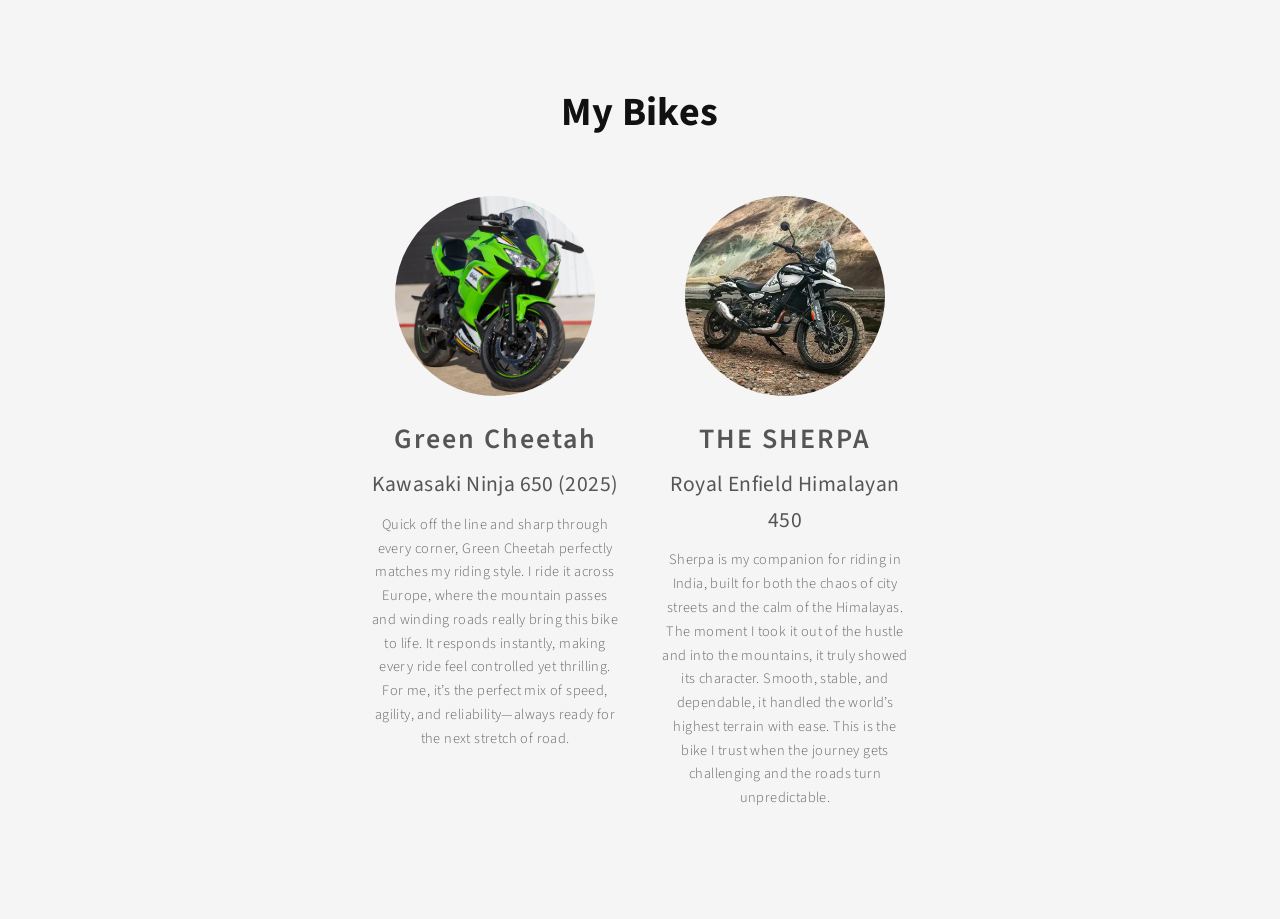
==== bike.html @ 65db3411 "First draft for the motorbike blog website" ====
<!DOCTYPE html>
<html>
<head>
  <title>My Bikes</title>
  <meta charset="utf-8">
  <link rel="stylesheet" href="assets/css/main.css">
  <link rel="stylesheet" href="assets/css/bikes.css">
</head>
<body>

<section class="bikes-section">
  <h1>My Bikes</h1>

  <div class="bike-grid">

    <!-- BIKE 1 -->
    <div class="bike-card">
      <div class="bike-image">
        <img src="images/ninja.jpg" alt="Green Cheetah">
      </div>
      <h2>Green Cheetah</h2>
      <h3>Kawasaki Ninja 650 (2025)</h3>
      <p>
        Quick off the line and sharp through every corner, Green Cheetah perfectly matches my riding style. 
        I ride it across Europe, where the mountain passes and winding roads really bring this bike to life. 
        It responds instantly, making every ride feel controlled yet thrilling. For me, 
        it’s the perfect mix of speed, agility, and reliability—always ready for the next stretch of road.
      </p>
    </div>

    <!-- BIKE 2 -->
    <div class="bike-card">
      <div class="bike-image">
        <img src="images/him.jpg.webp" alt="Sherpa">
      </div>
      <h2>THE SHERPA</h2>
      <h3>Royal Enfield Himalayan 450</h3>
      <p>
        Sherpa is my companion for riding in India, built for both the chaos of city streets and the calm of the Himalayas. 
        The moment I took it out of the hustle and into the mountains, it truly showed its character. 
        Smooth, stable, and dependable, it handled the world’s highest terrain with ease. 
        This is the bike I trust when the journey gets challenging and the roads turn unpredictable.
      </p>
    </div>

  </div>
</section>

</body>
</html>
---- assets/css/main.css ----
@import url(fontawesome-all.min.css);
@import url("https://fonts.googleapis.com/css?family=Source+Sans+Pro:300,300italic,600,600italic");

/*
	Forty by HTML5 UP
	html5up.net | @ajlkn
	Free for personal and commercial use under the CCA 3.0 license (html5up.net/license)
*/

html, body, div, span, applet, object,
iframe, h1, h2, h3, h4, h5, h6, p, blockquote,
pre, a, abbr, acronym, address, big, cite,
code, del, dfn, em, img, ins, kbd, q, s, samp,
small, strike, strong, sub, sup, tt, var, b,
u, i, center, dl, dt, dd, ol, ul, li, fieldset,
form, label, legend, table, caption, tbody,
tfoot, thead, tr, th, td, article, aside,
canvas, details, embed, figure, figcaption,
footer, header, hgroup, menu, nav, output, ruby,
section, summary, time, mark, audio, video {
	margin: 0;
	padding: 0;
	border: 0;
	font-size: 100%;
	font: inherit;
	vertical-align: baseline;}

article, aside, details, figcaption, figure,
footer, header, hgroup, menu, nav, section {
	display: block;}

body {
	line-height: 1;
}

ol, ul {
	list-style: none;
}

blockquote, q {
	quotes: none;
}

	blockquote:before, blockquote:after, q:before, q:after {
		content: '';
		content: none;
	}

table {
	border-collapse: collapse;
	border-spacing: 0;
}

body {
	-webkit-text-size-adjust: none;
}

mark {
	background-color: transparent;
	color: inherit;
}

input::-moz-focus-inner {
	border: 0;
	padding: 0;
}

input, select, textarea {
	-moz-appearance: none;
	-webkit-appearance: none;
	-ms-appearance: none;
	appearance: none;
}

/* Basic */

	@-ms-viewport {
		width: device-width;
	}

	body {
		-ms-overflow-style: scrollbar;
	}

	@media screen and (max-width: 480px) {

		html, body {
			min-width: 320px;
		}

	}

	html {
		box-sizing: border-box;
	}

	*, *:before, *:after {
		box-sizing: inherit;
	}

	body {
		background: #242943;
	}

		body.is-preload *, body.is-preload *:before, body.is-preload *:after {
			-moz-animation: none !important;
			-webkit-animation: none !important;
			-ms-animation: none !important;
			animation: none !important;
			-moz-transition: none !important;
			-webkit-transition: none !important;
			-ms-transition: none !important;
			transition: none !important;
		}

/* Type */

	body, input, select, textarea {
		color: #ffffff;
		font-family: "Source Sans Pro", Helvetica, sans-serif;
		font-size: 17pt;
		font-weight: 300;
		letter-spacing: 0.025em;
		line-height: 1.65;
	}

		@media screen and (max-width: 1680px) {

			body, input, select, textarea {
				font-size: 14pt;
			}

		}

		@media screen and (max-width: 1280px) {

			body, input, select, textarea {
				font-size: 12pt;
			}

		}

		@media screen and (max-width: 360px) {

			body, input, select, textarea {
				font-size: 11pt;
			}

		}

	a {
		-moz-transition: color 0.2s ease-in-out, border-bottom-color 0.2s ease-in-out;
		-webkit-transition: color 0.2s ease-in-out, border-bottom-color 0.2s ease-in-out;
		-ms-transition: color 0.2s ease-in-out, border-bottom-color 0.2s ease-in-out;
		transition: color 0.2s ease-in-out, border-bottom-color 0.2s ease-in-out;
		border-bottom: dotted 1px;
		color: inherit;
		text-decoration: none;
	}

		a:hover {
			border-bottom-color: transparent;
			color: #9bf1ff !important;
		}

		a:active {
			color: #53e3fb !important;
		}

	strong, b {
		color: #ffffff;
		font-weight: 600;
	}

	em, i {
		font-style: italic;
	}

	p {
		margin: 0 0 2em 0;
	}

	h1, h2, h3, h4, h5, h6 {
		color: #ffffff;
		font-weight: 600;
		line-height: 1.65;
		margin: 0 0 1em 0;
	}

		h1 a, h2 a, h3 a, h4 a, h5 a, h6 a {
			color: inherit;
			border-bottom: 0;
		}

	h1 {
		font-size: 2.5em;
	}

	h2 {
		font-size: 1.75em;
	}

	h3 {
		font-size: 1.35em;
	}

	h4 {
		font-size: 1.1em;
	}

	h5 {
		font-size: 0.9em;
	}

	h6 {
		font-size: 0.7em;
	}

	@media screen and (max-width: 736px) {

		h1 {
			font-size: 2em;
		}

		h2 {
			font-size: 1.5em;
		}

		h3 {
			font-size: 1.25em;
		}

	}

	sub {
		font-size: 0.8em;
		position: relative;
		top: 0.5em;
	}

	sup {
		font-size: 0.8em;
		position: relative;
		top: -0.5em;
	}

	blockquote {
		border-left: solid 4px rgba(212, 212, 255, 0.1);
		font-style: italic;
		margin: 0 0 2em 0;
		padding: 0.5em 0 0.5em 2em;
	}

	code {
		background: rgba(212, 212, 255, 0.035);
		font-family: "Courier New", monospace;
		font-size: 0.9em;
		margin: 0 0.25em;
		padding: 0.25em 0.65em;
	}

	pre {
		-webkit-overflow-scrolling: touch;
		font-family: "Courier New", monospace;
		font-size: 0.9em;
		margin: 0 0 2em 0;
	}

		pre code {
			display: block;
			line-height: 1.75;
			padding: 1em 1.5em;
			overflow-x: auto;
		}

	hr {
		border: 0;
		border-bottom: solid 1px rgba(212, 212, 255, 0.1);
		margin: 2em 0;
	}

		hr.major {
			margin: 3em 0;
		}

	.align-left {
		text-align: left;
	}

	.align-center {
		text-align: center;
	}

	.align-right {
		text-align: right;
	}

/* Row */

	.row {
		display: flex;
		flex-wrap: wrap;
		box-sizing: border-box;
		align-items: stretch;
	}

		.row > * {
			box-sizing: border-box;
		}

		.row.gtr-uniform > * > :last-child {
			margin-bottom: 0;
		}

		.row.aln-left {
			justify-content: flex-start;
		}

		.row.aln-center {
			justify-content: center;
		}

		.row.aln-right {
			justify-content: flex-end;
		}

		.row.aln-top {
			align-items: flex-start;
		}

		.row.aln-middle {
			align-items: center;
		}

		.row.aln-bottom {
			align-items: flex-end;
		}

		.row > .imp {
			order: -1;
		}

		.row > .col-1 {
			width: 8.33333%;
		}

		.row > .off-1 {
			margin-left: 8.33333%;
		}

		.row > .col-2 {
			width: 16.66667%;
		}

		.row > .off-2 {
			margin-left: 16.66667%;
		}

		.row > .col-3 {
			width: 25%;
		}

		.row > .off-3 {
			margin-left: 25%;
		}

		.row > .col-4 {
			width: 33.33333%;
		}

		.row > .off-4 {
			margin-left: 33.33333%;
		}

		.row > .col-5 {
			width: 41.66667%;
		}

		.row > .off-5 {
			margin-left: 41.66667%;
		}

		.row > .col-6 {
			width: 50%;
		}

		.row > .off-6 {
			margin-left: 50%;
		}

		.row > .col-7 {
			width: 58.33333%;
		}

		.row > .off-7 {
			margin-left: 58.33333%;
		}

		.row > .col-8 {
			width: 66.66667%;
		}

		.row > .off-8 {
			margin-left: 66.66667%;
		}

		.row > .col-9 {
			width: 75%;
		}

		.row > .off-9 {
			margin-left: 75%;
		}

		.row > .col-10 {
			width: 83.33333%;
		}

		.row > .off-10 {
			margin-left: 83.33333%;
		}

		.row > .col-11 {
			width: 91.66667%;
		}

		.row > .off-11 {
			margin-left: 91.66667%;
		}

		.row > .col-12 {
			width: 100%;
		}

		.row > .off-12 {
			margin-left: 100%;
		}

		.row.gtr-0 {
			margin-top: 0;
			margin-left: 0em;
		}

			.row.gtr-0 > * {
				padding: 0 0 0 0em;
			}

			.row.gtr-0.gtr-uniform {
				margin-top: 0em;
			}

				.row.gtr-0.gtr-uniform > * {
					padding-top: 0em;
				}

		.row.gtr-25 {
			margin-top: 0;
			margin-left: -0.5em;
		}

			.row.gtr-25 > * {
				padding: 0 0 0 0.5em;
			}

			.row.gtr-25.gtr-uniform {
				margin-top: -0.5em;
			}

				.row.gtr-25.gtr-uniform > * {
					padding-top: 0.5em;
				}

		.row.gtr-50 {
			margin-top: 0;
			margin-left: -1em;
		}

			.row.gtr-50 > * {
				padding: 0 0 0 1em;
			}

			.row.gtr-50.gtr-uniform {
				margin-top: -1em;
			}

				.row.gtr-50.gtr-uniform > * {
					padding-top: 1em;
				}

		.row {
			margin-top: 0;
			margin-left: -2em;
		}

			.row > * {
				padding: 0 0 0 2em;
			}

			.row.gtr-uniform {
				margin-top: -2em;
			}

				.row.gtr-uniform > * {
					padding-top: 2em;
				}

		.row.gtr-150 {
			margin-top: 0;
			margin-left: -3em;
		}

			.row.gtr-150 > * {
				padding: 0 0 0 3em;
			}

			.row.gtr-150.gtr-uniform {
				margin-top: -3em;
			}

				.row.gtr-150.gtr-uniform > * {
					padding-top: 3em;
				}

		.row.gtr-200 {
			margin-top: 0;
			margin-left: -4em;
		}

			.row.gtr-200 > * {
				padding: 0 0 0 4em;
			}

			.row.gtr-200.gtr-uniform {
				margin-top: -4em;
			}

				.row.gtr-200.gtr-uniform > * {
					padding-top: 4em;
				}

		@media screen and (max-width: 1680px) {

			.row {
				display: flex;
				flex-wrap: wrap;
				box-sizing: border-box;
				align-items: stretch;
			}

				.row > * {
					box-sizing: border-box;
				}

				.row.gtr-uniform > * > :last-child {
					margin-bottom: 0;
				}

				.row.aln-left {
					justify-content: flex-start;
				}

				.row.aln-center {
					justify-content: center;
				}

				.row.aln-right {
					justify-content: flex-end;
				}

				.row.aln-top {
					align-items: flex-start;
				}

				.row.aln-middle {
					align-items: center;
				}

				.row.aln-bottom {
					align-items: flex-end;
				}

				.row > .imp-xlarge {
					order: -1;
				}

				.row > .col-1-xlarge {
					width: 8.33333%;
				}

				.row > .off-1-xlarge {
					margin-left: 8.33333%;
				}

				.row > .col-2-xlarge {
					width: 16.66667%;
				}

				.row > .off-2-xlarge {
					margin-left: 16.66667%;
				}

				.row > .col-3-xlarge {
					width: 25%;
				}

				.row > .off-3-xlarge {
					margin-left: 25%;
				}

				.row > .col-4-xlarge {
					width: 33.33333%;
				}

				.row > .off-4-xlarge {
					margin-left: 33.33333%;
				}

				.row > .col-5-xlarge {
					width: 41.66667%;
				}

				.row > .off-5-xlarge {
					margin-left: 41.66667%;
				}

				.row > .col-6-xlarge {
					width: 50%;
				}

				.row > .off-6-xlarge {
					margin-left: 50%;
				}

				.row > .col-7-xlarge {
					width: 58.33333%;
				}

				.row > .off-7-xlarge {
					margin-left: 58.33333%;
				}

				.row > .col-8-xlarge {
					width: 66.66667%;
				}

				.row > .off-8-xlarge {
					margin-left: 66.66667%;
				}

				.row > .col-9-xlarge {
					width: 75%;
				}

				.row > .off-9-xlarge {
					margin-left: 75%;
				}

				.row > .col-10-xlarge {
					width: 83.33333%;
				}

				.row > .off-10-xlarge {
					margin-left: 83.33333%;
				}

				.row > .col-11-xlarge {
					width: 91.66667%;
				}

				.row > .off-11-xlarge {
					margin-left: 91.66667%;
				}

				.row > .col-12-xlarge {
					width: 100%;
				}

				.row > .off-12-xlarge {
					margin-left: 100%;
				}

				.row.gtr-0 {
					margin-top: 0;
					margin-left: 0em;
				}

					.row.gtr-0 > * {
						padding: 0 0 0 0em;
					}

					.row.gtr-0.gtr-uniform {
						margin-top: 0em;
					}

						.row.gtr-0.gtr-uniform > * {
							padding-top: 0em;
						}

				.row.gtr-25 {
					margin-top: 0;
					margin-left: -0.5em;
				}

					.row.gtr-25 > * {
						padding: 0 0 0 0.5em;
					}

					.row.gtr-25.gtr-uniform {
						margin-top: -0.5em;
					}

						.row.gtr-25.gtr-uniform > * {
							padding-top: 0.5em;
						}

				.row.gtr-50 {
					margin-top: 0;
					margin-left: -1em;
				}

					.row.gtr-50 > * {
						padding: 0 0 0 1em;
					}

					.row.gtr-50.gtr-uniform {
						margin-top: -1em;
					}

						.row.gtr-50.gtr-uniform > * {
							padding-top: 1em;
						}

				.row {
					margin-top: 0;
					margin-left: -2em;
				}

					.row > * {
						padding: 0 0 0 2em;
					}

					.row.gtr-uniform {
						margin-top: -2em;
					}

						.row.gtr-uniform > * {
							padding-top: 2em;
						}

				.row.gtr-150 {
					margin-top: 0;
					margin-left: -3em;
				}

					.row.gtr-150 > * {
						padding: 0 0 0 3em;
					}

					.row.gtr-150.gtr-uniform {
						margin-top: -3em;
					}

						.row.gtr-150.gtr-uniform > * {
							padding-top: 3em;
						}

				.row.gtr-200 {
					margin-top: 0;
					margin-left: -4em;
				}

					.row.gtr-200 > * {
						padding: 0 0 0 4em;
					}

					.row.gtr-200.gtr-uniform {
						margin-top: -4em;
					}

						.row.gtr-200.gtr-uniform > * {
							padding-top: 4em;
						}

		}

		@media screen and (max-width: 1280px) {

			.row {
				display: flex;
				flex-wrap: wrap;
				box-sizing: border-box;
				align-items: stretch;
			}

				.row > * {
					box-sizing: border-box;
				}

				.row.gtr-uniform > * > :last-child {
					margin-bottom: 0;
				}

				.row.aln-left {
					justify-content: flex-start;
				}

				.row.aln-center {
					justify-content: center;
				}

				.row.aln-right {
					justify-content: flex-end;
				}

				.row.aln-top {
					align-items: flex-start;
				}

				.row.aln-middle {
					align-items: center;
				}

				.row.aln-bottom {
					align-items: flex-end;
				}

				.row > .imp-large {
					order: -1;
				}

				.row > .col-1-large {
					width: 8.33333%;
				}

				.row > .off-1-large {
					margin-left: 8.33333%;
				}

				.row > .col-2-large {
					width: 16.66667%;
				}

				.row > .off-2-large {
					margin-left: 16.66667%;
				}

				.row > .col-3-large {
					width: 25%;
				}

				.row > .off-3-large {
					margin-left: 25%;
				}

				.row > .col-4-large {
					width: 33.33333%;
				}

				.row > .off-4-large {
					margin-left: 33.33333%;
				}

				.row > .col-5-large {
					width: 41.66667%;
				}

				.row > .off-5-large {
					margin-left: 41.66667%;
				}

				.row > .col-6-large {
					width: 50%;
				}

				.row > .off-6-large {
					margin-left: 50%;
				}

				.row > .col-7-large {
					width: 58.33333%;
				}

				.row > .off-7-large {
					margin-left: 58.33333%;
				}

				.row > .col-8-large {
					width: 66.66667%;
				}

				.row > .off-8-large {
					margin-left: 66.66667%;
				}

				.row > .col-9-large {
					width: 75%;
				}

				.row > .off-9-large {
					margin-left: 75%;
				}

				.row > .col-10-large {
					width: 83.33333%;
				}

				.row > .off-10-large {
					margin-left: 83.33333%;
				}

				.row > .col-11-large {
					width: 91.66667%;
				}

				.row > .off-11-large {
					margin-left: 91.66667%;
				}

				.row > .col-12-large {
					width: 100%;
				}

				.row > .off-12-large {
					margin-left: 100%;
				}

				.row.gtr-0 {
					margin-top: 0;
					margin-left: 0em;
				}

					.row.gtr-0 > * {
						padding: 0 0 0 0em;
					}

					.row.gtr-0.gtr-uniform {
						margin-top: 0em;
					}

						.row.gtr-0.gtr-uniform > * {
							padding-top: 0em;
						}

				.row.gtr-25 {
					margin-top: 0;
					margin-left: -0.375em;
				}

					.row.gtr-25 > * {
						padding: 0 0 0 0.375em;
					}

					.row.gtr-25.gtr-uniform {
						margin-top: -0.375em;
					}

						.row.gtr-25.gtr-uniform > * {
							padding-top: 0.375em;
						}

				.row.gtr-50 {
					margin-top: 0;
					margin-left: -0.75em;
				}

					.row.gtr-50 > * {
						padding: 0 0 0 0.75em;
					}

					.row.gtr-50.gtr-uniform {
						margin-top: -0.75em;
					}

						.row.gtr-50.gtr-uniform > * {
							padding-top: 0.75em;
						}

				.row {
					margin-top: 0;
					margin-left: -1.5em;
				}

					.row > * {
						padding: 0 0 0 1.5em;
					}

					.row.gtr-uniform {
						margin-top: -1.5em;
					}

						.row.gtr-uniform > * {
							padding-top: 1.5em;
						}

				.row.gtr-150 {
					margin-top: 0;
					margin-left: -2.25em;
				}

					.row.gtr-150 > * {
						padding: 0 0 0 2.25em;
					}

					.row.gtr-150.gtr-uniform {
						margin-top: -2.25em;
					}

						.row.gtr-150.gtr-uniform > * {
							padding-top: 2.25em;
						}

				.row.gtr-200 {
					margin-top: 0;
					margin-left: -3em;
				}

					.row.gtr-200 > * {
						padding: 0 0 0 3em;
					}

					.row.gtr-200.gtr-uniform {
						margin-top: -3em;
					}

						.row.gtr-200.gtr-uniform > * {
							padding-top: 3em;
						}

		}

		@media screen and (max-width: 980px) {

			.row {
				display: flex;
				flex-wrap: wrap;
				box-sizing: border-box;
				align-items: stretch;
			}

				.row > * {
					box-sizing: border-box;
				}

				.row.gtr-uniform > * > :last-child {
					margin-bottom: 0;
				}

				.row.aln-left {
					justify-content: flex-start;
				}

				.row.aln-center {
					justify-content: center;
				}

				.row.aln-right {
					justify-content: flex-end;
				}

				.row.aln-top {
					align-items: flex-start;
				}

				.row.aln-middle {
					align-items: center;
				}

				.row.aln-bottom {
					align-items: flex-end;
				}

				.row > .imp-medium {
					order: -1;
				}

				.row > .col-1-medium {
					width: 8.33333%;
				}

				.row > .off-1-medium {
					margin-left: 8.33333%;
				}

				.row > .col-2-medium {
					width: 16.66667%;
				}

				.row > .off-2-medium {
					margin-left: 16.66667%;
				}

				.row > .col-3-medium {
					width: 25%;
				}

				.row > .off-3-medium {
					margin-left: 25%;
				}

				.row > .col-4-medium {
					width: 33.33333%;
				}

				.row > .off-4-medium {
					margin-left: 33.33333%;
				}

				.row > .col-5-medium {
					width: 41.66667%;
				}

				.row > .off-5-medium {
					margin-left: 41.66667%;
				}

				.row > .col-6-medium {
					width: 50%;
				}

				.row > .off-6-medium {
					margin-left: 50%;
				}

				.row > .col-7-medium {
					width: 58.33333%;
				}

				.row > .off-7-medium {
					margin-left: 58.33333%;
				}

				.row > .col-8-medium {
					width: 66.66667%;
				}

				.row > .off-8-medium {
					margin-left: 66.66667%;
				}

				.row > .col-9-medium {
					width: 75%;
				}

				.row > .off-9-medium {
					margin-left: 75%;
				}

				.row > .col-10-medium {
					width: 83.33333%;
				}

				.row > .off-10-medium {
					margin-left: 83.33333%;
				}

				.row > .col-11-medium {
					width: 91.66667%;
				}

				.row > .off-11-medium {
					margin-left: 91.66667%;
				}

				.row > .col-12-medium {
					width: 100%;
				}

				.row > .off-12-medium {
					margin-left: 100%;
				}

				.row.gtr-0 {
					margin-top: 0;
					margin-left: 0em;
				}

					.row.gtr-0 > * {
						padding: 0 0 0 0em;
					}

					.row.gtr-0.gtr-uniform {
						margin-top: 0em;
					}

						.row.gtr-0.gtr-uniform > * {
							padding-top: 0em;
						}

				.row.gtr-25 {
					margin-top: 0;
					margin-left: -0.375em;
				}

					.row.gtr-25 > * {
						padding: 0 0 0 0.375em;
					}

					.row.gtr-25.gtr-uniform {
						margin-top: -0.375em;
					}

						.row.gtr-25.gtr-uniform > * {
							padding-top: 0.375em;
						}

				.row.gtr-50 {
					margin-top: 0;
					margin-left: -0.75em;
				}

					.row.gtr-50 > * {
						padding: 0 0 0 0.75em;
					}

					.row.gtr-50.gtr-uniform {
						margin-top: -0.75em;
					}

						.row.gtr-50.gtr-uniform > * {
							padding-top: 0.75em;
						}

				.row {
					margin-top: 0;
					margin-left: -1.5em;
				}

					.row > * {
						padding: 0 0 0 1.5em;
					}

					.row.gtr-uniform {
						margin-top: -1.5em;
					}

						.row.gtr-uniform > * {
							padding-top: 1.5em;
						}

				.row.gtr-150 {
					margin-top: 0;
					margin-left: -2.25em;
				}

					.row.gtr-150 > * {
						padding: 0 0 0 2.25em;
					}

					.row.gtr-150.gtr-uniform {
						margin-top: -2.25em;
					}

						.row.gtr-150.gtr-uniform > * {
							padding-top: 2.25em;
						}

				.row.gtr-200 {
					margin-top: 0;
					margin-left: -3em;
				}

					.row.gtr-200 > * {
						padding: 0 0 0 3em;
					}

					.row.gtr-200.gtr-uniform {
						margin-top: -3em;
					}

						.row.gtr-200.gtr-uniform > * {
							padding-top: 3em;
						}

		}

		@media screen and (max-width: 736px) {

			.row {
				display: flex;
				flex-wrap: wrap;
				box-sizing: border-box;
				align-items: stretch;
			}

				.row > * {
					box-sizing: border-box;
				}

				.row.gtr-uniform > * > :last-child {
					margin-bottom: 0;
				}

				.row.aln-left {
					justify-content: flex-start;
				}

				.row.aln-center {
					justify-content: center;
				}

				.row.aln-right {
					justify-content: flex-end;
				}

				.row.aln-top {
					align-items: flex-start;
				}

				.row.aln-middle {
					align-items: center;
				}

				.row.aln-bottom {
					align-items: flex-end;
				}

				.row > .imp-small {
					order: -1;
				}

				.row > .col-1-small {
					width: 8.33333%;
				}

				.row > .off-1-small {
					margin-left: 8.33333%;
				}

				.row > .col-2-small {
					width: 16.66667%;
				}

				.row > .off-2-small {
					margin-left: 16.66667%;
				}

				.row > .col-3-small {
					width: 25%;
				}

				.row > .off-3-small {
					margin-left: 25%;
				}

				.row > .col-4-small {
					width: 33.33333%;
				}

				.row > .off-4-small {
					margin-left: 33.33333%;
				}

				.row > .col-5-small {
					width: 41.66667%;
				}

				.row > .off-5-small {
					margin-left: 41.66667%;
				}

				.row > .col-6-small {
					width: 50%;
				}

				.row > .off-6-small {
					margin-left: 50%;
				}

				.row > .col-7-small {
					width: 58.33333%;
				}

				.row > .off-7-small {
					margin-left: 58.33333%;
				}

				.row > .col-8-small {
					width: 66.66667%;
				}

				.row > .off-8-small {
					margin-left: 66.66667%;
				}

				.row > .col-9-small {
					width: 75%;
				}

				.row > .off-9-small {
					margin-left: 75%;
				}

				.row > .col-10-small {
					width: 83.33333%;
				}

				.row > .off-10-small {
					margin-left: 83.33333%;
				}

				.row > .col-11-small {
					width: 91.66667%;
				}

				.row > .off-11-small {
					margin-left: 91.66667%;
				}

				.row > .col-12-small {
					width: 100%;
				}

				.row > .off-12-small {
					margin-left: 100%;
				}

				.row.gtr-0 {
					margin-top: 0;
					margin-left: 0em;
				}

					.row.gtr-0 > * {
						padding: 0 0 0 0em;
					}

					.row.gtr-0.gtr-uniform {
						margin-top: 0em;
					}

						.row.gtr-0.gtr-uniform > * {
							padding-top: 0em;
						}

				.row.gtr-25 {
					margin-top: 0;
					margin-left: -0.3125em;
				}

					.row.gtr-25 > * {
						padding: 0 0 0 0.3125em;
					}

					.row.gtr-25.gtr-uniform {
						margin-top: -0.3125em;
					}

						.row.gtr-25.gtr-uniform > * {
							padding-top: 0.3125em;
						}

				.row.gtr-50 {
					margin-top: 0;
					margin-left: -0.625em;
				}

					.row.gtr-50 > * {
						padding: 0 0 0 0.625em;
					}

					.row.gtr-50.gtr-uniform {
						margin-top: -0.625em;
					}

						.row.gtr-50.gtr-uniform > * {
							padding-top: 0.625em;
						}

				.row {
					margin-top: 0;
					margin-left: -1.25em;
				}

					.row > * {
						padding: 0 0 0 1.25em;
					}

					.row.gtr-uniform {
						margin-top: -1.25em;
					}

						.row.gtr-uniform > * {
							padding-top: 1.25em;
						}

				.row.gtr-150 {
					margin-top: 0;
					margin-left: -1.875em;
				}

					.row.gtr-150 > * {
						padding: 0 0 0 1.875em;
					}

					.row.gtr-150.gtr-uniform {
						margin-top: -1.875em;
					}

						.row.gtr-150.gtr-uniform > * {
							padding-top: 1.875em;
						}

				.row.gtr-200 {
					margin-top: 0;
					margin-left: -2.5em;
				}

					.row.gtr-200 > * {
						padding: 0 0 0 2.5em;
					}

					.row.gtr-200.gtr-uniform {
						margin-top: -2.5em;
					}

						.row.gtr-200.gtr-uniform > * {
							padding-top: 2.5em;
						}

		}

		@media screen and (max-width: 480px) {

			.row {
				display: flex;
				flex-wrap: wrap;
				box-sizing: border-box;
				align-items: stretch;
			}

				.row > * {
					box-sizing: border-box;
				}

				.row.gtr-uniform > * > :last-child {
					margin-bottom: 0;
				}

				.row.aln-left {
					justify-content: flex-start;
				}

				.row.aln-center {
					justify-content: center;
				}

				.row.aln-right {
					justify-content: flex-end;
				}

				.row.aln-top {
					align-items: flex-start;
				}

				.row.aln-middle {
					align-items: center;
				}

				.row.aln-bottom {
					align-items: flex-end;
				}

				.row > .imp-xsmall {
					order: -1;
				}

				.row > .col-1-xsmall {
					width: 8.33333%;
				}

				.row > .off-1-xsmall {
					margin-left: 8.33333%;
				}

				.row > .col-2-xsmall {
					width: 16.66667%;
				}

				.row > .off-2-xsmall {
					margin-left: 16.66667%;
				}

				.row > .col-3-xsmall {
					width: 25%;
				}

				.row > .off-3-xsmall {
					margin-left: 25%;
				}

				.row > .col-4-xsmall {
					width: 33.33333%;
				}

				.row > .off-4-xsmall {
					margin-left: 33.33333%;
				}

				.row > .col-5-xsmall {
					width: 41.66667%;
				}

				.row > .off-5-xsmall {
					margin-left: 41.66667%;
				}

				.row > .col-6-xsmall {
					width: 50%;
				}

				.row > .off-6-xsmall {
					margin-left: 50%;
				}

				.row > .col-7-xsmall {
					width: 58.33333%;
				}

				.row > .off-7-xsmall {
					margin-left: 58.33333%;
				}

				.row > .col-8-xsmall {
					width: 66.66667%;
				}

				.row > .off-8-xsmall {
					margin-left: 66.66667%;
				}

				.row > .col-9-xsmall {
					width: 75%;
				}

				.row > .off-9-xsmall {
					margin-left: 75%;
				}

				.row > .col-10-xsmall {
					width: 83.33333%;
				}

				.row > .off-10-xsmall {
					margin-left: 83.33333%;
				}

				.row > .col-11-xsmall {
					width: 91.66667%;
				}

				.row > .off-11-xsmall {
					margin-left: 91.66667%;
				}

				.row > .col-12-xsmall {
					width: 100%;
				}

				.row > .off-12-xsmall {
					margin-left: 100%;
				}

				.row.gtr-0 {
					margin-top: 0;
					margin-left: 0em;
				}

					.row.gtr-0 > * {
						padding: 0 0 0 0em;
					}

					.row.gtr-0.gtr-uniform {
						margin-top: 0em;
					}

						.row.gtr-0.gtr-uniform > * {
							padding-top: 0em;
						}

				.row.gtr-25 {
					margin-top: 0;
					margin-left: -0.3125em;
				}

					.row.gtr-25 > * {
						padding: 0 0 0 0.3125em;
					}

					.row.gtr-25.gtr-uniform {
						margin-top: -0.3125em;
					}

						.row.gtr-25.gtr-uniform > * {
							padding-top: 0.3125em;
						}

				.row.gtr-50 {
					margin-top: 0;
					margin-left: -0.625em;
				}

					.row.gtr-50 > * {
						padding: 0 0 0 0.625em;
					}

					.row.gtr-50.gtr-uniform {
						margin-top: -0.625em;
					}

						.row.gtr-50.gtr-uniform > * {
							padding-top: 0.625em;
						}

				.row {
					margin-top: 0;
					margin-left: -1.25em;
				}

					.row > * {
						padding: 0 0 0 1.25em;
					}

					.row.gtr-uniform {
						margin-top: -1.25em;
					}

						.row.gtr-uniform > * {
							padding-top: 1.25em;
						}

				.row.gtr-150 {
					margin-top: 0;
					margin-left: -1.875em;
				}

					.row.gtr-150 > * {
						padding: 0 0 0 1.875em;
					}

					.row.gtr-150.gtr-uniform {
						margin-top: -1.875em;
					}

						.row.gtr-150.gtr-uniform > * {
							padding-top: 1.875em;
						}

				.row.gtr-200 {
					margin-top: 0;
					margin-left: -2.5em;
				}

					.row.gtr-200 > * {
						padding: 0 0 0 2.5em;
					}

					.row.gtr-200.gtr-uniform {
						margin-top: -2.5em;
					}

						.row.gtr-200.gtr-uniform > * {
							padding-top: 2.5em;
						}

		}

/* Section/Article */

	section.special, article.special {
		text-align: center;
	}

	header.major {
		width: -moz-max-content;
		width: -webkit-max-content;
		width: -ms-max-content;
		width: max-content;
		margin-bottom: 2em;
	}

		header.major > :first-child {
			margin-bottom: 0;
			width: calc(100% + 0.5em);
		}

			header.major > :first-child:after {
				content: '';
				background-color: #ffffff;
				display: block;
				height: 2px;
				margin: 0.325em 0 0.5em 0;
				width: 100%;
			}

		header.major > p {
			font-size: 0.7em;
			font-weight: 600;
			letter-spacing: 0.25em;
			margin-bottom: 0;
			text-transform: uppercase;
		}

		body.is-ie header.major > :first-child:after {
			max-width: 9em;
		}

		body.is-ie header.major > h1:after {
			max-width: 100% !important;
		}

	@media screen and (max-width: 736px) {

		header.major > p br {
			display: none;
		}

	}

/* Form */

	form {
		margin: 0 0 2em 0;
	}

		form > :last-child {
			margin-bottom: 0;
		}

		form > .fields {
			display: -moz-flex;
			display: -webkit-flex;
			display: -ms-flex;
			display: flex;
			-moz-flex-wrap: wrap;
			-webkit-flex-wrap: wrap;
			-ms-flex-wrap: wrap;
			flex-wrap: wrap;
			width: calc(100% + 3em);
			margin: -1.5em 0 2em -1.5em;
		}

			form > .fields > .field {
				-moz-flex-grow: 0;
				-webkit-flex-grow: 0;
				-ms-flex-grow: 0;
				flex-grow: 0;
				-moz-flex-shrink: 0;
				-webkit-flex-shrink: 0;
				-ms-flex-shrink: 0;
				flex-shrink: 0;
				padding: 1.5em 0 0 1.5em;
				width: calc(100% - 1.5em);
			}

				form > .fields > .field.half {
					width: calc(50% - 0.75em);
				}

				form > .fields > .field.third {
					width: calc(100%/3 - 0.5em);
				}

				form > .fields > .field.quarter {
					width: calc(25% - 0.375em);
				}

		@media screen and (max-width: 480px) {

			form > .fields {
				width: calc(100% + 3em);
				margin: -1.5em 0 2em -1.5em;
			}

				form > .fields > .field {
					padding: 1.5em 0 0 1.5em;
					width: calc(100% - 1.5em);
				}

					form > .fields > .field.half {
						width: calc(100% - 1.5em);
					}

					form > .fields > .field.third {
						width: calc(100% - 1.5em);
					}

					form > .fields > .field.quarter {
						width: calc(100% - 1.5em);
					}

		}

	label {
		color: #ffffff;
		display: block;
		font-size: 0.8em;
		font-weight: 600;
		letter-spacing: 0.25em;
		margin: 0 0 1em 0;
		text-transform: uppercase;
	}

	input[type="text"],
	input[type="password"],
	input[type="email"],
	input[type="tel"],
	input[type="search"],
	input[type="url"],
	select,
	textarea {
		-moz-appearance: none;
		-webkit-appearance: none;
		-ms-appearance: none;
		appearance: none;
		background: rgba(212, 212, 255, 0.035);
		border: none;
		border-radius: 0;
		color: inherit;
		display: block;
		outline: 0;
		padding: 0 1em;
		text-decoration: none;
		width: 100%;
	}

		input[type="text"]:invalid,
		input[type="password"]:invalid,
		input[type="email"]:invalid,
		input[type="tel"]:invalid,
		input[type="search"]:invalid,
		input[type="url"]:invalid,
		select:invalid,
		textarea:invalid {
			box-shadow: none;
		}

		input[type="text"]:focus,
		input[type="password"]:focus,
		input[type="email"]:focus,
		input[type="tel"]:focus,
		input[type="search"]:focus,
		input[type="url"]:focus,
		select:focus,
		textarea:focus {
			border-color: #9bf1ff;
			box-shadow: 0 0 0 2px #9bf1ff;
		}

	select {
		background-image: url("data:image/svg+xml;charset=utf8,%3Csvg xmlns='http://www.w3.org/2000/svg' width='40' height='40' preserveAspectRatio='none' viewBox='0 0 40 40'%3E%3Cpath d='M9.4,12.3l10.4,10.4l10.4-10.4c0.2-0.2,0.5-0.4,0.9-0.4c0.3,0,0.6,0.1,0.9,0.4l3.3,3.3c0.2,0.2,0.4,0.5,0.4,0.9 c0,0.4-0.1,0.6-0.4,0.9L20.7,31.9c-0.2,0.2-0.5,0.4-0.9,0.4c-0.3,0-0.6-0.1-0.9-0.4L4.3,17.3c-0.2-0.2-0.4-0.5-0.4-0.9 c0-0.4,0.1-0.6,0.4-0.9l3.3-3.3c0.2-0.2,0.5-0.4,0.9-0.4S9.1,12.1,9.4,12.3z' fill='rgba(212, 212, 255, 0.1)' /%3E%3C/svg%3E");
		background-size: 1.25rem;
		background-repeat: no-repeat;
		background-position: calc(100% - 1rem) center;
		height: 2.75em;
		padding-right: 2.75em;
		text-overflow: ellipsis;
	}

		select option {
			color: #ffffff;
			background: #242943;
		}

		select:focus::-ms-value {
			background-color: transparent;
		}

		select::-ms-expand {
			display: none;
		}

	input[type="text"],
	input[type="password"],
	input[type="email"],
	input[type="tel"],
	input[type="search"],
	input[type="url"],
	select {
		height: 2.75em;
	}

	textarea {
		padding: 0.75em 1em;
	}

	input[type="checkbox"],
	input[type="radio"] {
		-moz-appearance: none;
		-webkit-appearance: none;
		-ms-appearance: none;
		appearance: none;
		display: block;
		float: left;
		margin-right: -2em;
		opacity: 0;
		width: 1em;
		z-index: -1;
	}

		input[type="checkbox"] + label,
		input[type="radio"] + label {
			text-decoration: none;
			color: #ffffff;
			cursor: pointer;
			display: inline-block;
			font-weight: 300;
			padding-left: 2.65em;
			padding-right: 0.75em;
			position: relative;
		}

			input[type="checkbox"] + label:before,
			input[type="radio"] + label:before {
				-moz-osx-font-smoothing: grayscale;
				-webkit-font-smoothing: antialiased;
				display: inline-block;
				font-style: normal;
				font-variant: normal;
				text-rendering: auto;
				line-height: 1;
				text-transform: none !important;
				font-family: 'Font Awesome 5 Free';
				font-weight: 900;
			}

			input[type="checkbox"] + label:before,
			input[type="radio"] + label:before {
				background: rgba(212, 212, 255, 0.035);
				content: '';
				display: inline-block;
				font-size: 0.8em;
				height: 2.0625em;
				left: 0;
				letter-spacing: 0;
				line-height: 2.0625em;
				position: absolute;
				text-align: center;
				top: 0;
				width: 2.0625em;
			}

		input[type="checkbox"]:checked + label:before,
		input[type="radio"]:checked + label:before {
			background: #ffffff;
			border-color: #9bf1ff;
			content: '\f00c';
			color: #242943;
		}

		input[type="checkbox"]:focus + label:before,
		input[type="radio"]:focus + label:before {
			box-shadow: 0 0 0 2px #9bf1ff;
		}

	input[type="radio"] + label:before {
		border-radius: 100%;
	}

	::-webkit-input-placeholder {
		color: rgba(244, 244, 255, 0.2) !important;
		opacity: 1.0;
	}

	:-moz-placeholder {
		color: rgba(244, 244, 255, 0.2) !important;
		opacity: 1.0;
	}

	::-moz-placeholder {
		color: rgba(244, 244, 255, 0.2) !important;
		opacity: 1.0;
	}

	:-ms-input-placeholder {
		color: rgba(244, 244, 255, 0.2) !important;
		opacity: 1.0;
	}

/* Box */

	.box {
		border: solid 1px rgba(212, 212, 255, 0.1);
		margin-bottom: 2em;
		padding: 1.5em;
	}

		.box > :last-child,
		.box > :last-child > :last-child,
		.box > :last-child > :last-child > :last-child {
			margin-bottom: 0;
		}

		.box.alt {
			border: 0;
			border-radius: 0;
			padding: 0;
		}

/* Icon */

	.icon {
		text-decoration: none;
		border-bottom: none;
		position: relative;
	}

		.icon:before {
			-moz-osx-font-smoothing: grayscale;
			-webkit-font-smoothing: antialiased;
			display: inline-block;
			font-style: normal;
			font-variant: normal;
			text-rendering: auto;
			line-height: 1;
			text-transform: none !important;
			font-family: 'Font Awesome 5 Free';
			font-weight: 400;
		}

		.icon > .label {
			display: none;
		}

		.icon:before {
			line-height: inherit;
		}

		.icon.solid:before {
			font-weight: 900;
		}

		.icon.brands:before {
			font-family: 'Font Awesome 5 Brands';
		}

		.icon.alt:before {
			background-color: #ffffff;
			border-radius: 100%;
			color: #242943;
			display: inline-block;
			height: 2em;
			line-height: 2em;
			text-align: center;
			width: 2em;
		}

	a.icon.alt:before {
		-moz-transition: background-color 0.2s ease-in-out;
		-webkit-transition: background-color 0.2s ease-in-out;
		-ms-transition: background-color 0.2s ease-in-out;
		transition: background-color 0.2s ease-in-out;
	}

	a.icon.alt:hover:before {
		background-color: #6fc3df;
	}

	a.icon.alt:active:before {
		background-color: #37a6cb;
	}

/* Image */

	.image {
		border: 0;
		display: inline-block;
		position: relative;
	}

		.image img {
			display: block;
		}

		.image.left, .image.right {
			max-width: 30%;
		}

			.image.left img, .image.right img {
				width: 100%;
			}

		.image.left {
			float: left;
			margin: 0 1.5em 1.25em 0;
			top: 0.25em;
		}

		.image.right {
			float: right;
			margin: 0 0 1.25em 1.5em;
			top: 0.25em;
		}

		.image.fit {
			display: block;
			margin: 0 0 2em 0;
			width: 100%;
		}

			.image.fit img {
				width: 100%;
			}

		.image.main {
			display: block;
			margin: 2.5em 0;
			width: 100%;
		}

			.image.main img {
				width: 100%;
			}

			@media screen and (max-width: 736px) {

				.image.main {
					margin: 1.5em 0;
				}

			}

/* List */

	ol {
		list-style: decimal;
		margin: 0 0 2em 0;
		padding-left: 1.25em;
	}

		ol li {
			padding-left: 0.25em;
		}

	ul {
		list-style: disc;
		margin: 0 0 2em 0;
		padding-left: 1em;
	}

		ul li {
			padding-left: 0.5em;
		}

		ul.alt {
			list-style: none;
			padding-left: 0;
		}

			ul.alt li {
				border-top: solid 1px rgba(212, 212, 255, 0.1);
				padding: 0.5em 0;
			}

				ul.alt li:first-child {
					border-top: 0;
					padding-top: 0;
				}

	dl {
		margin: 0 0 2em 0;
	}

		dl dt {
			display: block;
			font-weight: 600;
			margin: 0 0 1em 0;
		}

		dl dd {
			margin-left: 2em;
		}

/* Actions */

	ul.actions {
		display: -moz-flex;
		display: -webkit-flex;
		display: -ms-flex;
		display: flex;
		cursor: default;
		list-style: none;
		margin-left: -1em;
		padding-left: 0;
	}

		ul.actions li {
			padding: 0 0 0 1em;
			vertical-align: middle;
		}

		ul.actions.special {
			-moz-justify-content: center;
			-webkit-justify-content: center;
			-ms-justify-content: center;
			justify-content: center;
			width: 100%;
			margin-left: 0;
		}

			ul.actions.special li:first-child {
				padding-left: 0;
			}

		ul.actions.stacked {
			-moz-flex-direction: column;
			-webkit-flex-direction: column;
			-ms-flex-direction: column;
			flex-direction: column;
			margin-left: 0;
		}

			ul.actions.stacked li {
				padding: 1.3em 0 0 0;
			}

				ul.actions.stacked li:first-child {
					padding-top: 0;
				}

		ul.actions.fit {
			width: calc(100% + 1em);
		}

			ul.actions.fit li {
				-moz-flex-grow: 1;
				-webkit-flex-grow: 1;
				-ms-flex-grow: 1;
				flex-grow: 1;
				-moz-flex-shrink: 1;
				-webkit-flex-shrink: 1;
				-ms-flex-shrink: 1;
				flex-shrink: 1;
				width: 100%;
			}

				ul.actions.fit li > * {
					width: 100%;
				}

			ul.actions.fit.stacked {
				width: 100%;
			}

/* Icons */

	ul.icons {
		cursor: default;
		list-style: none;
		padding-left: 0;
	}

		ul.icons li {
			display: inline-block;
			padding: 0 1em 0 0;
		}

			ul.icons li:last-child {
				padding-right: 0;
			}

		@media screen and (max-width: 736px) {

			ul.icons li {
				padding: 0 0.75em 0 0;
			}

		}

/* Pagination */

	ul.pagination {
		cursor: default;
		list-style: none;
		padding-left: 0;
	}

		ul.pagination li {
			display: inline-block;
			padding-left: 0;
			vertical-align: middle;
		}

			ul.pagination li > .page {
				-moz-transition: background-color 0.2s ease-in-out, color 0.2s ease-in-out;
				-webkit-transition: background-color 0.2s ease-in-out, color 0.2s ease-in-out;
				-ms-transition: background-color 0.2s ease-in-out, color 0.2s ease-in-out;
				transition: background-color 0.2s ease-in-out, color 0.2s ease-in-out;
				border-bottom: 0;
				display: inline-block;
				font-size: 0.8em;
				font-weight: 600;
				height: 1.5em;
				line-height: 1.5em;
				margin: 0 0.125em;
				min-width: 1.5em;
				padding: 0 0.5em;
				text-align: center;
			}

				ul.pagination li > .page.active {
					background-color: #ffffff;
					color: #242943;
				}

					ul.pagination li > .page.active:hover {
						background-color: #9bf1ff;
						color: #242943 !important;
					}

					ul.pagination li > .page.active:active {
						background-color: #53e3fb;
					}

			ul.pagination li:first-child {
				padding-right: 0.75em;
			}

			ul.pagination li:last-child {
				padding-left: 0.75em;
			}

		@media screen and (max-width: 480px) {

			ul.pagination li:nth-child(n+2):nth-last-child(n+2) {
				display: none;
			}

			ul.pagination li:first-child {
				padding-right: 0;
			}

		}

/* Table */

	.table-wrapper {
		-webkit-overflow-scrolling: touch;
		overflow-x: auto;
	}

	table {
		margin: 0 0 2em 0;
		width: 100%;
	}

		table tbody tr {
			border: solid 1px rgba(212, 212, 255, 0.1);
			border-left: 0;
			border-right: 0;
		}

			table tbody tr:nth-child(2n + 1) {
				background-color: rgba(212, 212, 255, 0.035);
			}

		table td {
			padding: 0.75em 0.75em;
		}

		table th {
			color: #ffffff;
			font-size: 0.9em;
			font-weight: 600;
			padding: 0 0.75em 0.75em 0.75em;
			text-align: left;
		}

		table thead {
			border-bottom: solid 2px rgba(212, 212, 255, 0.1);
		}

		table tfoot {
			border-top: solid 2px rgba(212, 212, 255, 0.1);
		}

		table.alt {
			border-collapse: separate;
		}

			table.alt tbody tr td {
				border: solid 1px rgba(212, 212, 255, 0.1);
				border-left-width: 0;
				border-top-width: 0;
			}

				table.alt tbody tr td:first-child {
					border-left-width: 1px;
				}

			table.alt tbody tr:first-child td {
				border-top-width: 1px;
			}

			table.alt thead {
				border-bottom: 0;
			}

			table.alt tfoot {
				border-top: 0;
			}

/* Button */

	input[type="submit"],
	input[type="reset"],
	input[type="button"],
	button,
	.button {
		-moz-appearance: none;
		-webkit-appearance: none;
		-ms-appearance: none;
		appearance: none;
		-moz-transition: background-color 0.2s ease-in-out, box-shadow 0.2s ease-in-out, color 0.2s ease-in-out;
		-webkit-transition: background-color 0.2s ease-in-out, box-shadow 0.2s ease-in-out, color 0.2s ease-in-out;
		-ms-transition: background-color 0.2s ease-in-out, box-shadow 0.2s ease-in-out, color 0.2s ease-in-out;
		transition: background-color 0.2s ease-in-out, box-shadow 0.2s ease-in-out, color 0.2s ease-in-out;
		background-color: transparent;
		border: 0;
		border-radius: 0;
		box-shadow: inset 0 0 0 2px #ffffff;
		color: #ffffff;
		cursor: pointer;
		display: inline-block;
		font-size: 0.8em;
		font-weight: 600;
		height: 3.5em;
		letter-spacing: 0.25em;
		line-height: 3.5em;
		padding: 0 1.75em;
		text-align: center;
		text-decoration: none;
		text-transform: uppercase;
		white-space: nowrap;
	}

		input[type="submit"]:hover, input[type="submit"]:active,
		input[type="reset"]:hover,
		input[type="reset"]:active,
		input[type="button"]:hover,
		input[type="button"]:active,
		button:hover,
		button:active,
		.button:hover,
		.button:active {
			box-shadow: inset 0 0 0 2px #9bf1ff;
			color: #9bf1ff;
		}

		input[type="submit"]:active,
		input[type="reset"]:active,
		input[type="button"]:active,
		button:active,
		.button:active {
			background-color: rgba(155, 241, 255, 0.1);
			box-shadow: inset 0 0 0 2px #53e3fb;
			color: #53e3fb;
		}

		input[type="submit"].icon:before,
		input[type="reset"].icon:before,
		input[type="button"].icon:before,
		button.icon:before,
		.button.icon:before {
			margin-right: 0.5em;
		}

		input[type="submit"].fit,
		input[type="reset"].fit,
		input[type="button"].fit,
		button.fit,
		.button.fit {
			width: 100%;
		}

		input[type="submit"].small,
		input[type="reset"].small,
		input[type="button"].small,
		button.small,
		.button.small {
			font-size: 0.6em;
		}

		input[type="submit"].large,
		input[type="reset"].large,
		input[type="button"].large,
		button.large,
		.button.large {
			font-size: 1.25em;
			height: 3em;
			line-height: 3em;
		}

		input[type="submit"].next,
		input[type="reset"].next,
		input[type="button"].next,
		button.next,
		.button.next {
			padding-right: 4.5em;
			position: relative;
		}

			input[type="submit"].next:before, input[type="submit"].next:after,
			input[type="reset"].next:before,
			input[type="reset"].next:after,
			input[type="button"].next:before,
			input[type="button"].next:after,
			button.next:before,
			button.next:after,
			.button.next:before,
			.button.next:after {
				-moz-transition: opacity 0.2s ease-in-out;
				-webkit-transition: opacity 0.2s ease-in-out;
				-ms-transition: opacity 0.2s ease-in-out;
				transition: opacity 0.2s ease-in-out;
				background-position: center right;
				background-repeat: no-repeat;
				background-size: 36px 24px;
				content: '';
				display: block;
				height: 100%;
				position: absolute;
				right: 1.5em;
				top: 0;
				vertical-align: middle;
				width: 36px;
			}

			input[type="submit"].next:before,
			input[type="reset"].next:before,
			input[type="button"].next:before,
			button.next:before,
			.button.next:before {
				background-image: url("data:image/svg+xml;charset=utf8,%3Csvg xmlns='http://www.w3.org/2000/svg' xmlns:xlink='http://www.w3.org/1999/xlink' width='36px' height='24px' viewBox='0 0 36 24' zoomAndPan='disable'%3E%3Cstyle%3Eline %7B stroke: %23ffffff%3B stroke-width: 2px%3B %7D%3C/style%3E%3Cline x1='0' y1='12' x2='34' y2='12' /%3E%3Cline x1='25' y1='4' x2='34' y2='12.5' /%3E%3Cline x1='25' y1='20' x2='34' y2='11.5' /%3E%3C/svg%3E");
			}

			input[type="submit"].next:after,
			input[type="reset"].next:after,
			input[type="button"].next:after,
			button.next:after,
			.button.next:after {
				background-image: url("data:image/svg+xml;charset=utf8,%3Csvg xmlns='http://www.w3.org/2000/svg' xmlns:xlink='http://www.w3.org/1999/xlink' width='36px' height='24px' viewBox='0 0 36 24' zoomAndPan='disable'%3E%3Cstyle%3Eline %7B stroke: %239bf1ff%3B stroke-width: 2px%3B %7D%3C/style%3E%3Cline x1='0' y1='12' x2='34' y2='12' /%3E%3Cline x1='25' y1='4' x2='34' y2='12.5' /%3E%3Cline x1='25' y1='20' x2='34' y2='11.5' /%3E%3C/svg%3E");
				opacity: 0;
				z-index: 1;
			}

			input[type="submit"].next:hover:after, input[type="submit"].next:active:after,
			input[type="reset"].next:hover:after,
			input[type="reset"].next:active:after,
			input[type="button"].next:hover:after,
			input[type="button"].next:active:after,
			button.next:hover:after,
			button.next:active:after,
			.button.next:hover:after,
			.button.next:active:after {
				opacity: 1;
			}

			@media screen and (max-width: 1280px) {

				input[type="submit"].next,
				input[type="reset"].next,
				input[type="button"].next,
				button.next,
				.button.next {
					padding-right: 5em;
				}

			}

		input[type="submit"].primary,
		input[type="reset"].primary,
		input[type="button"].primary,
		button.primary,
		.button.primary {
			background-color: #ffffff;
			box-shadow: none;
			color: #242943;
		}

			input[type="submit"].primary:hover, input[type="submit"].primary:active,
			input[type="reset"].primary:hover,
			input[type="reset"].primary:active,
			input[type="button"].primary:hover,
			input[type="button"].primary:active,
			button.primary:hover,
			button.primary:active,
			.button.primary:hover,
			.button.primary:active {
				background-color: #9bf1ff;
				color: #242943 !important;
			}

			input[type="submit"].primary:active,
			input[type="reset"].primary:active,
			input[type="button"].primary:active,
			button.primary:active,
			.button.primary:active {
				background-color: #53e3fb;
			}

		input[type="submit"].disabled, input[type="submit"]:disabled,
		input[type="reset"].disabled,
		input[type="reset"]:disabled,
		input[type="button"].disabled,
		input[type="button"]:disabled,
		button.disabled,
		button:disabled,
		.button.disabled,
		.button:disabled {
			pointer-events: none;
			cursor: default;
			opacity: 0.25;
		}

/* Tiles */

	.tiles {
		display: -moz-flex;
		display: -webkit-flex;
		display: -ms-flex;
		display: flex;
		-moz-flex-wrap: wrap;
		-webkit-flex-wrap: wrap;
		-ms-flex-wrap: wrap;
		flex-wrap: wrap;
		border-top: 0 !important;
	}

		.tiles + * {
			border-top: 0 !important;
		}

		.tiles article {
			-moz-align-items: center;
			-webkit-align-items: center;
			-ms-align-items: center;
			align-items: center;
			display: -moz-flex;
			display: -webkit-flex;
			display: -ms-flex;
			display: flex;
			-moz-transition: -moz-transform 0.25s ease, opacity 0.25s ease, -moz-filter 1s ease, -webkit-filter 1s ease;
			-webkit-transition: -webkit-transform 0.25s ease, opacity 0.25s ease, -webkit-filter 1s ease, -webkit-filter 1s ease;
			-ms-transition: -ms-transform 0.25s ease, opacity 0.25s ease, -ms-filter 1s ease, -webkit-filter 1s ease;
			transition: transform 0.25s ease, opacity 0.25s ease, filter 1s ease, -webkit-filter 1s ease;
			padding: 4em 4em 2em 4em ;
			background-position: center;
			background-repeat: no-repeat;
			background-size: cover;
			cursor: default;
			height: 40vh;
			max-height: 40em;
			min-height: 23em;
			overflow: hidden;
			position: relative;
			width: 40%;
		}

			.tiles article .image {
				display: none;
			}

			.tiles article header {
				position: relative;
				z-index: 3;
			}

			.tiles article h3 {
				font-size: 1.75em;
			}

				.tiles article h3 a:hover {
					color: inherit !important;
				}

			.tiles article .link.primary {
				border: 0;
				height: 100%;
				left: 0;
				position: absolute;
				top: 0;
				width: 100%;
				z-index: 4;
			}

			.tiles article:before {
				-moz-transition: opacity 0.5s ease;
				-webkit-transition: opacity 0.5s ease;
				-ms-transition: opacity 0.5s ease;
				transition: opacity 0.5s ease;
				bottom: 0;
				content: '';
				display: block;
				height: 100%;
				left: 0;
				opacity: 0.85;
				position: absolute;
				width: 100%;
				z-index: 2;
			}

			.tiles article:after {
				background-color: rgba(36, 41, 67, 0.25);
				content: '';
				display: block;
				height: 100%;
				left: 0;
				position: absolute;
				top: 0;
				width: 100%;
				z-index: 1;
			}

			.tiles article:hover:before {
				opacity: 0;
			}

			.tiles article.is-transitioning {
				-moz-transform: scale(0.95);
				-webkit-transform: scale(0.95);
				-ms-transform: scale(0.95);
				transform: scale(0.95);
				-moz-filter: blur(0.5em);
				-webkit-filter: blur(0.5em);
				-ms-filter: blur(0.5em);
				filter: blur(0.5em);
				opacity: 0;
			}

			.tiles article:nth-child(4n - 1), .tiles article:nth-child(4n - 2) {
				width: 60%;
			}

			.tiles article:nth-child(6n - 5):before {
				background-color: #6fc3df;
			}

			.tiles article:nth-child(6n - 4):before {
				background-color: #8d82c4;
			}

			.tiles article:nth-child(6n - 3):before {
				background-color: #ec8d81;
			}

			.tiles article:nth-child(6n - 2):before {
				background-color: #e7b788;
			}

			.tiles article:nth-child(6n - 1):before {
				background-color: #8ea9e8;
			}

			.tiles article:nth-child(6n):before {
				background-color: #87c5a4;
			}

		@media screen and (max-width: 1280px) {

			.tiles article {
				padding: 4em 3em 2em 3em ;
				height: 30vh;
				max-height: 30em;
				min-height: 20em;
			}

		}

		@media screen and (max-width: 980px) {

			.tiles article {
				width: 50% !important;
			}

		}

		@media screen and (max-width: 736px) {

			.tiles article {
				padding: 3em 1.5em 1em 1.5em ;
				height: 16em;
				max-height: none;
				min-height: 0;
			}

				.tiles article h3 {
					font-size: 1.5em;
				}

		}

		@media screen and (max-width: 480px) {

			.tiles {
				display: block;
			}

				.tiles article {
					height: 20em;
					width: 100% !important;
				}

		}

/* Contact Method */

	.contact-method {
		margin: 0 0 2em 0;
		padding-left: 3.25em;
		position: relative;
	}

		.contact-method .icon {
			left: 0;
			position: absolute;
			top: 0;
		}

		.contact-method h3 {
			margin: 0 0 0.5em 0;
		}

/* Spotlights */

	.spotlights {
		border-top: 0 !important;
	}

		.spotlights + * {
			border-top: 0 !important;
		}

		.spotlights > section {
			display: -moz-flex;
			display: -webkit-flex;
			display: -ms-flex;
			display: flex;
			-moz-flex-direction: row;
			-webkit-flex-direction: row;
			-ms-flex-direction: row;
			flex-direction: row;
			background-color: #2e3450;
		}

			.spotlights > section > .image {
				background-position: center center;
				background-size: cover;
				border-radius: 0;
				display: block;
				position: relative;
				width: 30%;
			}

				.spotlights > section > .image img {
					border-radius: 0;
					display: block;
					width: 100%;
				}

				.spotlights > section > .image:before {
					background: rgba(36, 41, 67, 0.9);
					content: '';
					display: block;
					height: 100%;
					left: 0;
					opacity: 0;
					position: absolute;
					top: 0;
					width: 100%;
				}

			.spotlights > section > .content {
				display: -moz-flex;
				display: -webkit-flex;
				display: -ms-flex;
				display: flex;
				-moz-flex-direction: column;
				-webkit-flex-direction: column;
				-ms-flex-direction: column;
				flex-direction: column;
				-moz-justify-content: center;
				-webkit-justify-content: center;
				-ms-justify-content: center;
				justify-content: center;
				-moz-align-items: center;
				-webkit-align-items: center;
				-ms-align-items: center;
				align-items: center;
				padding: 2em 3em 0.1em 3em ;
				width: 70%;
			}

				.spotlights > section > .content > .inner {
					margin: 0 auto;
					max-width: 100%;
					width: 65em;
				}

			.spotlights > section:nth-child(2n) {
				-moz-flex-direction: row-reverse;
				-webkit-flex-direction: row-reverse;
				-ms-flex-direction: row-reverse;
				flex-direction: row-reverse;
				background-color: #333856;
			}

				.spotlights > section:nth-child(2n) > .content {
					-moz-align-items: -moz-flex-end;
					-webkit-align-items: -webkit-flex-end;
					-ms-align-items: -ms-flex-end;
					align-items: flex-end;
				}

		@media screen and (max-width: 1680px) {

			.spotlights > section > .image {
				width: 40%;
			}

			.spotlights > section > .content {
				width: 60%;
			}

		}

		@media screen and (max-width: 1280px) {

			.spotlights > section > .image {
				width: 45%;
			}

			.spotlights > section > .content {
				width: 55%;
			}

		}

		@media screen and (max-width: 980px) {

			.spotlights > section {
				display: block;
			}

				.spotlights > section > .image {
					width: 100%;
				}

				.spotlights > section > .content {
					padding: 4em 3em 2em 3em ;
					width: 100%;
				}

		}

		@media screen and (max-width: 736px) {

			.spotlights > section > .content {
				padding: 3em 1.5em 1em 1.5em ;
			}

		}

/* Header */

	@-moz-keyframes reveal-header {
		0% {
			top: -4em;
			opacity: 0;
		}

		100% {
			top: 0;
			opacity: 1;
		}
	}

	@-webkit-keyframes reveal-header {
		0% {
			top: -4em;
			opacity: 0;
		}

		100% {
			top: 0;
			opacity: 1;
		}
	}

	@-ms-keyframes reveal-header {
		0% {
			top: -4em;
			opacity: 0;
		}

		100% {
			top: 0;
			opacity: 1;
		}
	}

	@keyframes reveal-header {
		0% {
			top: -4em;
			opacity: 0;
		}

		100% {
			top: 0;
			opacity: 1;
		}
	}

	#header {
		display: -moz-flex;
		display: -webkit-flex;
		display: -ms-flex;
		display: flex;
		background-color: #2a2f4a;
		box-shadow: 0 0 0.25em 0 rgba(0, 0, 0, 0.15);
		cursor: default;
		font-weight: 600;
		height: 3.25em;
		left: 0;
		letter-spacing: 0.25em;
		line-height: 3.25em;
		margin: 0;
		position: fixed;
		text-transform: uppercase;
		top: 0;
		width: 100%;
		z-index: 10000;
	}
	.logo img {
    height: 90px;
	object-fit: cover;
    border-radius: 50%;
	}
	

		#header .logo {
			border: 0;
			display: inline-block;
			font-size: 0.8em;
			height: inherit;
			line-height: inherit;
			padding: 0 1.5em;
		}

			#header .logo strong {
				-moz-transition: background-color 0.2s ease-in-out, color 0.2s ease-in-out;
				-webkit-transition: background-color 0.2s ease-in-out, color 0.2s ease-in-out;
				-ms-transition: background-color 0.2s ease-in-out, color 0.2s ease-in-out;
				transition: background-color 0.2s ease-in-out, color 0.2s ease-in-out;
				background-color: #ffffff;
				color: #242943;
				display: inline-block;
				line-height: 1.65em;
				margin-right: 0.325em;
				padding: 0 0.125em 0 0.375em;
			}

			#header .logo:hover strong {
				background-color: #9bf1ff;
			}

			#header .logo:active strong {
				background-color: #53e3fb;
			}

		#header nav {
			display: -moz-flex;
			display: -webkit-flex;
			display: -ms-flex;
			display: flex;
			-moz-justify-content: -moz-flex-end;
			-webkit-justify-content: -webkit-flex-end;
			-ms-justify-content: -ms-flex-end;
			justify-content: flex-end;
			-moz-flex-grow: 1;
			-webkit-flex-grow: 1;
			-ms-flex-grow: 1;
			flex-grow: 1;
			height: inherit;
			line-height: inherit;
		}

			#header nav a {
				border: 0;
				display: block;
				font-size: 0.8em;
				height: inherit;
				line-height: inherit;
				padding: 0 0.75em;
				position: relative;
				vertical-align: middle;
			}

				#header nav a:last-child {
					padding-right: 1.5em;
				}

				#header nav a[href="#menu"] {
					padding-right: 3.325em !important;
				}

					#header nav a[href="#menu"]:before, #header nav a[href="#menu"]:after {
						background-image: url("data:image/svg+xml;charset=utf8,%3Csvg xmlns='http://www.w3.org/2000/svg' width='24' height='32' viewBox='0 0 24 32' preserveAspectRatio='none'%3E%3Cstyle%3Eline %7B stroke-width: 2px%3B stroke: %23ffffff%3B %7D%3C/style%3E%3Cline x1='0' y1='11' x2='24' y2='11' /%3E%3Cline x1='0' y1='21' x2='24' y2='21' /%3E%3Cline x1='0' y1='16' x2='24' y2='16' /%3E%3C/svg%3E");
						background-position: center;
						background-repeat: no-repeat;
						background-size: 24px 32px;
						content: '';
						display: block;
						height: 100%;
						position: absolute;
						right: 1.5em;
						top: 0;
						vertical-align: middle;
						width: 24px;
					}

					#header nav a[href="#menu"]:after {
						-moz-transition: opacity 0.2s ease-in-out;
						-webkit-transition: opacity 0.2s ease-in-out;
						-ms-transition: opacity 0.2s ease-in-out;
						transition: opacity 0.2s ease-in-out;
						background-image: url("data:image/svg+xml;charset=utf8,%3Csvg xmlns='http://www.w3.org/2000/svg' width='24' height='32' viewBox='0 0 24 32' preserveAspectRatio='none'%3E%3Cstyle%3Eline %7B stroke-width: 2px%3B stroke: %239bf1ff%3B %7D%3C/style%3E%3Cline x1='0' y1='11' x2='24' y2='11' /%3E%3Cline x1='0' y1='21' x2='24' y2='21' /%3E%3Cline x1='0' y1='16' x2='24' y2='16' /%3E%3C/svg%3E");
						opacity: 0;
						z-index: 1;
					}

					#header nav a[href="#menu"]:hover:after, #header nav a[href="#menu"]:active:after {
						opacity: 1;
					}

					#header nav a[href="#menu"]:last-child {
						padding-right: 3.875em !important;
					}

						#header nav a[href="#menu"]:last-child:before, #header nav a[href="#menu"]:last-child:after {
							right: 2em;
						}

		#header.reveal {
			-moz-animation: reveal-header 0.35s ease;
			-webkit-animation: reveal-header 0.35s ease;
			-ms-animation: reveal-header 0.35s ease;
			animation: reveal-header 0.35s ease;
		}

		#header.alt {
			-moz-transition: opacity 2.5s ease;
			-webkit-transition: opacity 2.5s ease;
			-ms-transition: opacity 2.5s ease;
			transition: opacity 2.5s ease;
			-moz-transition-delay: 0.75s;
			-webkit-transition-delay: 0.75s;
			-ms-transition-delay: 0.75s;
			transition-delay: 0.75s;
			-moz-animation: none;
			-webkit-animation: none;
			-ms-animation: none;
			animation: none;
			background-color: transparent;
			box-shadow: none;
			position: absolute;
		}

			#header.alt.style1 .logo strong {
				color: #6fc3df;
			}

			#header.alt.style2 .logo strong {
				color: #8d82c4;
			}

			#header.alt.style3 .logo strong {
				color: #ec8d81;
			}

			#header.alt.style4 .logo strong {
				color: #e7b788;
			}

			#header.alt.style5 .logo strong {
				color: #8ea9e8;
			}

			#header.alt.style6 .logo strong {
				color: #87c5a4;
			}

		body.is-preload #header.alt {
			opacity: 0;
		}

		@media screen and (max-width: 1680px) {

			#header nav a[href="#menu"] {
				padding-right: 3.75em !important;
			}

				#header nav a[href="#menu"]:last-child {
					padding-right: 4.25em !important;
				}

		}

		@media screen and (max-width: 1280px) {

			#header nav a[href="#menu"] {
				padding-right: 4em !important;
			}

				#header nav a[href="#menu"]:last-child {
					padding-right: 4.5em !important;
				}

		}

		@media screen and (max-width: 736px) {

			#header {
				height: 2.75em;
				line-height: 2.75em;
			}

				#header .logo {
					padding: 0 1em;
				}

				#header nav a {
					padding: 0 0.5em;
				}

					#header nav a:last-child {
						padding-right: 1em;
					}

					#header nav a[href="#menu"] {
						padding-right: 3.25em !important;
					}

						#header nav a[href="#menu"]:before, #header nav a[href="#menu"]:after {
							right: 0.75em;
						}

						#header nav a[href="#menu"]:last-child {
							padding-right: 4em !important;
						}

							#header nav a[href="#menu"]:last-child:before, #header nav a[href="#menu"]:last-child:after {
								right: 1.5em;
							}

		}

		@media screen and (max-width: 480px) {

			#header .logo span {
				display: none;
			}

			#header nav a[href="#menu"] {
				overflow: hidden;
				padding-right: 0 !important;
				text-indent: 5em;
				white-space: nowrap;
				width: 5em;
			}

				#header nav a[href="#menu"]:before, #header nav a[href="#menu"]:after {
					right: 0;
					width: inherit;
				}

				#header nav a[href="#menu"]:last-child:before, #header nav a[href="#menu"]:last-child:after {
					width: 4em;
					right: 0;
				}

		}

/* Banner */

	#banner {
		-moz-align-items: center;
		-webkit-align-items: center;
		-ms-align-items: center;
		align-items: center;
		background-image: url("../../images/banner.JPG");
		display: -moz-flex;
		display: -webkit-flex;
		display: -ms-flex;
		display: flex;
		padding: 6em 0 2em 0 ;
		background-attachment: fixed;
		background-position: center;
		background-repeat: no-repeat;
		background-size: cover;
		border-bottom: 0 !important;
		cursor: default;
		height: 60vh;
		margin-bottom: -3.25em;
		max-height: 32em;
		min-height: 22em;
		position: relative;
		top: -3.25em;
	}

	#banner {
    position: relative;
    overflow: hidden;
	}

	.banner-img {
		position: absolute;
		width: 100%;
		height: 100%;
		object-fit: cover;
		object-position: center bottom;
		top: 0;
		left: 0;
		z-index: 0;
	}

	#banner .inner {
		position: relative;
		z-index: 2;
		transform: translateY(-150px);
	}

		#banner:after {
			-moz-transition: opacity 2.5s ease;
			-webkit-transition: opacity 2.5s ease;
			-ms-transition: opacity 2.5s ease;
			transition: opacity 2.5s ease;
			-moz-transition-delay: 0.75s;
			-webkit-transition-delay: 0.75s;
			-ms-transition-delay: 0.75s;
			transition-delay: 0.75s;
			pointer-events: none;
			background-color: #242943;
			content: '';
			display: block;
			height: 100%;
			left: 0;
			opacity: 0.85;
			position: absolute;
			top: 0;
			width: 100%;
			z-index: 1;
		}

		#banner h1 {
			font-size: 3.25em;
		}

		#banner > .inner {
			-moz-transition: opacity 1.5s ease, -moz-transform 0.5s ease-out, -moz-filter 0.5s ease, -webkit-filter 0.5s ease;
			-webkit-transition: opacity 1.5s ease, -webkit-transform 0.5s ease-out, -webkit-filter 0.5s ease, -webkit-filter 0.5s ease;
			-ms-transition: opacity 1.5s ease, -ms-transform 0.5s ease-out, -ms-filter 0.5s ease, -webkit-filter 0.5s ease;
			transition: opacity 1.5s ease, transform 0.5s ease-out, filter 0.5s ease, -webkit-filter 0.5s ease;
			padding: 0 !important;
			position: relative;
			z-index: 2;
		}

			#banner > .inner .image {
				display: none;
			}

			#banner > .inner header {
				width: auto;
			}

				#banner > .inner header > :first-child {
					width: auto;
				}

					#banner > .inner header > :first-child:after {
						max-width: 100%;
					}

			#banner > .inner .content {
				display: -moz-flex;
				display: -webkit-flex;
				display: -ms-flex;
				display: flex;
				-moz-align-items: center;
				-webkit-align-items: center;
				-ms-align-items: center;
				align-items: center;
				margin: 0 0 2em 0;
			}

				#banner > .inner .content > * {
					margin-right: 1.5em;
					margin-bottom: 0;
				}

				#banner > .inner .content > :last-child {
					margin-right: 0;
				}

				#banner > .inner .content p {
					font-size: 0.7em;
					font-weight: 600;
					letter-spacing: 0.25em;
					text-transform: uppercase;
				}

		#banner.major {
			height: 75vh;
			min-height: 30em;
			max-height: 50em;
		}

			#banner.major.alt {
				opacity: 0.75;
			}

		#banner.style1:after {
			background-color: #6fc3df;
		}

		#banner.style2:after {
			background-color: #8d82c4;
		}

		#banner.style3:after {
			background-color: #ec8d81;
		}

		#banner.style4:after {
			background-color: #e7b788;
		}

		#banner.style5:after {
			background-color: #8ea9e8;
		}

		#banner.style6:after {
			background-color: #87c5a4;
		}

		body.is-preload #banner:after {
			opacity: 1.0;
		}

		body.is-preload #banner > .inner {
			-moz-filter: blur(0.125em);
			-webkit-filter: blur(0.125em);
			-ms-filter: blur(0.125em);
			filter: blur(0.125em);
			-moz-transform: translateX(-0.5em);
			-webkit-transform: translateX(-0.5em);
			-ms-transform: translateX(-0.5em);
			transform: translateX(-0.5em);
			opacity: 0;
		}

		@media screen and (max-width: 1280px) {

			#banner {
				background-attachment: scroll;
			}

		}

		@media screen and (max-width: 736px) {

			#banner {
				padding: 5em 0 1em 0 ;
				height: auto;
				margin-bottom: -2.75em;
				max-height: none;
				min-height: 0;
				top: -2.75em;
			}

				#banner h1 {
					font-size: 2em;
				}

				#banner > .inner .content {
					display: block;
				}

					#banner > .inner .content > * {
						margin-right: 0;
						margin-bottom: 2em;
					}

				#banner.major {
					height: auto;
					min-height: 0;
					max-height: none;
				}

		}

		@media screen and (max-width: 480px) {

			#banner {
				padding: 6em 0 2em 0 ;
			}

				#banner > .inner .content p br {
					display: none;
				}

				#banner.major {
					padding: 8em 0 4em 0 ;
				}

		}

/* Main */

	#main {
		background-color: #2a2f4a;
	}

		#main > * {
			border-top: solid 1px rgba(212, 212, 255, 0.1);
		}

			#main > *:first-child {
				border-top: 0;
			}

			#main > * > .inner {
				padding: 4em 0 2em 0 ;
				margin: 0 auto;
				max-width: 65em;
				width: calc(100% - 6em);
			}

				@media screen and (max-width: 736px) {

					#main > * > .inner {
						padding: 3em 0 1em 0 ;
						width: calc(100% - 3em);
					}

				}

		#main.alt {
			background-color: transparent;
			border-bottom: solid 1px rgba(212, 212, 255, 0.1);
		}

/* Contact */

	#contact {
		border-bottom: solid 1px rgba(212, 212, 255, 0.1);
		overflow-x: hidden;
	}

		#contact > .inner {
			display: -moz-flex;
			display: -webkit-flex;
			display: -ms-flex;
			display: flex;
			padding: 0 !important;
		}

			#contact > .inner > :nth-child(2n - 1) {
				padding: 4em 3em 2em 0 ;
				border-right: solid 1px rgba(212, 212, 255, 0.1);
				width: 60%;
			}

			#contact > .inner > :nth-child(2n) {
				padding-left: 3em;
				width: 40%;
			}

			#contact > .inner > .split {
				padding: 0;
			}

				#contact > .inner > .split > * {
					padding: 3em 0 1em 3em ;
					position: relative;
				}

					#contact > .inner > .split > *:before {
						border-top: solid 1px rgba(212, 212, 255, 0.1);
						content: '';
						display: block;
						margin-left: -3em;
						position: absolute;
						top: 0;
						width: calc(100vw + 3em);
					}

				#contact > .inner > .split > :first-child:before {
					display: none;
				}

		@media screen and (max-width: 980px) {

			#contact > .inner {
				display: block;
			}

				#contact > .inner > :nth-child(2n - 1) {
					padding: 4em 0 2em 0 ;
					border-right: 0;
					width: 100%;
				}

				#contact > .inner > :nth-child(2n) {
					padding-left: 0;
					width: 100%;
				}

				#contact > .inner > .split > * {
					padding: 3em 0 1em 0 ;
				}

				#contact > .inner > .split > :first-child:before {
					display: block;
				}

		}

		@media screen and (max-width: 736px) {

			#contact > .inner > :nth-child(2n - 1) {
				padding: 3em 0 1em 0 ;
			}

		}

/* Footer */

	#footer .copyright {
		font-size: 0.8em;
		list-style: none;
		padding-left: 0;
	}

		#footer .copyright li {
			border-left: solid 1px rgba(212, 212, 255, 0.1);
			color: rgba(244, 244, 255, 0.2);
			display: inline-block;
			line-height: 1;
			margin-left: 1em;
			padding-left: 1em;
		}

			#footer .copyright li:first-child {
				border-left: 0;
				margin-left: 0;
				padding-left: 0;
			}

	@media screen and (max-width: 480px) {

		#footer .copyright li {
			display: block;
			border-left: 0;
			margin-left: 0;
			padding-left: 0;
			line-height: inherit;
		}

	}

/* Wrapper */

	#wrapper {
		-moz-transition: -moz-filter 0.35s ease, -webkit-filter 0.35s ease, opacity 0.375s ease-out;
		-webkit-transition: -webkit-filter 0.35s ease, -webkit-filter 0.35s ease, opacity 0.375s ease-out;
		-ms-transition: -ms-filter 0.35s ease, -webkit-filter 0.35s ease, opacity 0.375s ease-out;
		transition: filter 0.35s ease, -webkit-filter 0.35s ease, opacity 0.375s ease-out;
		padding-top: 3.25em;
	}

		#wrapper.is-transitioning {
			opacity: 0;
		}

		#wrapper > * > .inner {
			padding: 4em 0 2em 0 ;
			margin: 0 auto;
			max-width: 65em;
			width: calc(100% - 6em);
		}

			@media screen and (max-width: 736px) {

				#wrapper > * > .inner {
					padding: 3em 0 1em 0 ;
					width: calc(100% - 3em);
				}

			}

		@media screen and (max-width: 736px) {

			#wrapper {
				padding-top: 2.75em;
			}

		}

/* Menu */

	#menu {
		-moz-transition: -moz-transform 0.35s ease, opacity 0.35s ease, visibility 0.35s;
		-webkit-transition: -webkit-transform 0.35s ease, opacity 0.35s ease, visibility 0.35s;
		-ms-transition: -ms-transform 0.35s ease, opacity 0.35s ease, visibility 0.35s;
		transition: transform 0.35s ease, opacity 0.35s ease, visibility 0.35s;
		-moz-align-items: center;
		-webkit-align-items: center;
		-ms-align-items: center;
		align-items: center;
		display: -moz-flex;
		display: -webkit-flex;
		display: -ms-flex;
		display: flex;
		-moz-justify-content: center;
		-webkit-justify-content: center;
		-ms-justify-content: center;
		justify-content: center;
		pointer-events: none;
		background: rgba(36, 41, 67, 0.9);
		box-shadow: none;
		height: 100%;
		left: 0;
		opacity: 0;
		overflow: hidden;
		padding: 3em 2em;
		position: fixed;
		top: 0;
		visibility: hidden;
		width: 100%;
		z-index: 10002;
	}

		#menu .inner {
			-moz-transition: -moz-transform 0.35s ease-out, opacity 0.35s ease, visibility 0.35s;
			-webkit-transition: -webkit-transform 0.35s ease-out, opacity 0.35s ease, visibility 0.35s;
			-ms-transition: -ms-transform 0.35s ease-out, opacity 0.35s ease, visibility 0.35s;
			transition: transform 0.35s ease-out, opacity 0.35s ease, visibility 0.35s;
			-moz-transform: rotateX(20deg);
			-webkit-transform: rotateX(20deg);
			-ms-transform: rotateX(20deg);
			transform: rotateX(20deg);
			-webkit-overflow-scrolling: touch;
			max-width: 100%;
			max-height: 100vh;
			opacity: 0;
			overflow: auto;
			text-align: center;
			visibility: hidden;
			width: 18em;
		}

			#menu .inner > :first-child {
				margin-top: 2em;
			}

			#menu .inner > :last-child {
				margin-bottom: 3em;
			}

		#menu ul {
			margin: 0 0 1em 0;
		}

			#menu ul.links {
				list-style: none;
				padding: 0;
			}

				#menu ul.links > li {
					padding: 0;
				}

					#menu ul.links > li > a:not(.button) {
						border: 0;
						border-top: solid 1px rgba(212, 212, 255, 0.1);
						display: block;
						font-size: 0.8em;
						font-weight: 600;
						letter-spacing: 0.25em;
						line-height: 4em;
						text-decoration: none;
						text-transform: uppercase;
					}

					#menu ul.links > li > .button {
						display: block;
						margin: 0.5em 0 0 0;
					}

					#menu ul.links > li:first-child > a:not(.button) {
						border-top: 0 !important;
					}

		#menu .close {
			-moz-transition: color 0.2s ease-in-out;
			-webkit-transition: color 0.2s ease-in-out;
			-ms-transition: color 0.2s ease-in-out;
			transition: color 0.2s ease-in-out;
			-webkit-tap-highlight-color: rgba(0, 0, 0, 0);
			border: 0;
			cursor: pointer;
			display: block;
			height: 4em;
			line-height: 4em;
			overflow: hidden;
			padding-right: 1.25em;
			position: absolute;
			right: 0;
			text-align: right;
			text-indent: 8em;
			top: 0;
			vertical-align: middle;
			white-space: nowrap;
			width: 8em;
		}

			#menu .close:before, #menu .close:after {
				-moz-transition: opacity 0.2s ease-in-out;
				-webkit-transition: opacity 0.2s ease-in-out;
				-ms-transition: opacity 0.2s ease-in-out;
				transition: opacity 0.2s ease-in-out;
				background-position: center;
				background-repeat: no-repeat;
				content: '';
				display: block;
				height: 4em;
				position: absolute;
				right: 0;
				top: 0;
				width: 4em;
			}

			#menu .close:before {
				background-image: url("data:image/svg+xml;charset=utf8,%3Csvg xmlns='http://www.w3.org/2000/svg' xmlns:xlink='http://www.w3.org/1999/xlink' width='20px' height='20px' viewBox='0 0 20 20' zoomAndPan='disable'%3E%3Cstyle%3Eline %7B stroke: %23ffffff%3B stroke-width: 2%3B %7D%3C/style%3E%3Cline x1='0' y1='0' x2='20' y2='20' /%3E%3Cline x1='20' y1='0' x2='0' y2='20' /%3E%3C/svg%3E");
			}

			#menu .close:after {
				background-image: url("data:image/svg+xml;charset=utf8,%3Csvg xmlns='http://www.w3.org/2000/svg' xmlns:xlink='http://www.w3.org/1999/xlink' width='20px' height='20px' viewBox='0 0 20 20' zoomAndPan='disable'%3E%3Cstyle%3Eline %7B stroke: %239bf1ff%3B stroke-width: 2%3B %7D%3C/style%3E%3Cline x1='0' y1='0' x2='20' y2='20' /%3E%3Cline x1='20' y1='0' x2='0' y2='20' /%3E%3C/svg%3E");
				opacity: 0;
			}

			#menu .close:hover:after, #menu .close:active:after {
				opacity: 1;
			}

	body.is-ie #menu {
		background: rgba(42, 47, 74, 0.975);
	}

	body.is-menu-visible #wrapper {
		-moz-filter: blur(0.5em);
		-webkit-filter: blur(0.5em);
		-ms-filter: blur(0.5em);
		filter: blur(0.5em);
	}

	body.is-menu-visible #menu {
		pointer-events: auto;
		opacity: 1;
		visibility: visible;
	}

		body.is-menu-visible #menu .inner {
			-moz-transform: none;
			-webkit-transform: none;
			-ms-transform: none;
			transform: none;
			opacity: 1;
			visibility: visible;
		}

.about-container {
    display: flex;
    align-items: center;
    gap: 50px;
}

/* IMAGE */
.about-image {
    flex-shrink: 0;
}

.about-image img {
    width: 250px;
    height: 250px;
}

/* TEXT */
.about-text {
    flex: 1;
}

@media screen and (max-width: 768px) {
    .about-container {
        flex-direction: column;
        text-align: center;
    }

    .about-image img {
        width: 180px;
        height: 180px;
    }
}
---- assets/css/bikes.css ----
.bikes-section {
    text-align: center;
    padding: 80px 20px;
    background: #f5f5f5;
    color: #111;
}

.bike-grid {
    display: flex;
    flex-wrap: wrap;
    justify-content: center;
    gap: 40px;
    margin-top: 50px;
}

.bike-card {
    width: 250px;
    text-align: center;
}

.bike-image {
    width: 200px;
    height: 200px;
    margin: 0 auto 20px;
    border-radius: 50%;
    overflow: hidden;
    background: #fff; /* or #f5f5f5 */
}

.bike-image img {
    width: 100%;
    height: 100%;
    object-fit: cover;
}

.bike-card h2 {
    margin: 10px 0 5px;
    letter-spacing: 2px;
    color: #555
}

.bike-card h3 {
    margin: 0;
    font-weight: 400;
    color: #555;
}

.bike-card p {
    font-size: 0.9em;
    margin-top: 10px;
    color: #666;
}

.bikes-section h1 {
    color: #111;        /* dark text */
    font-weight: 700;
    margin-bottom: 40px;
}
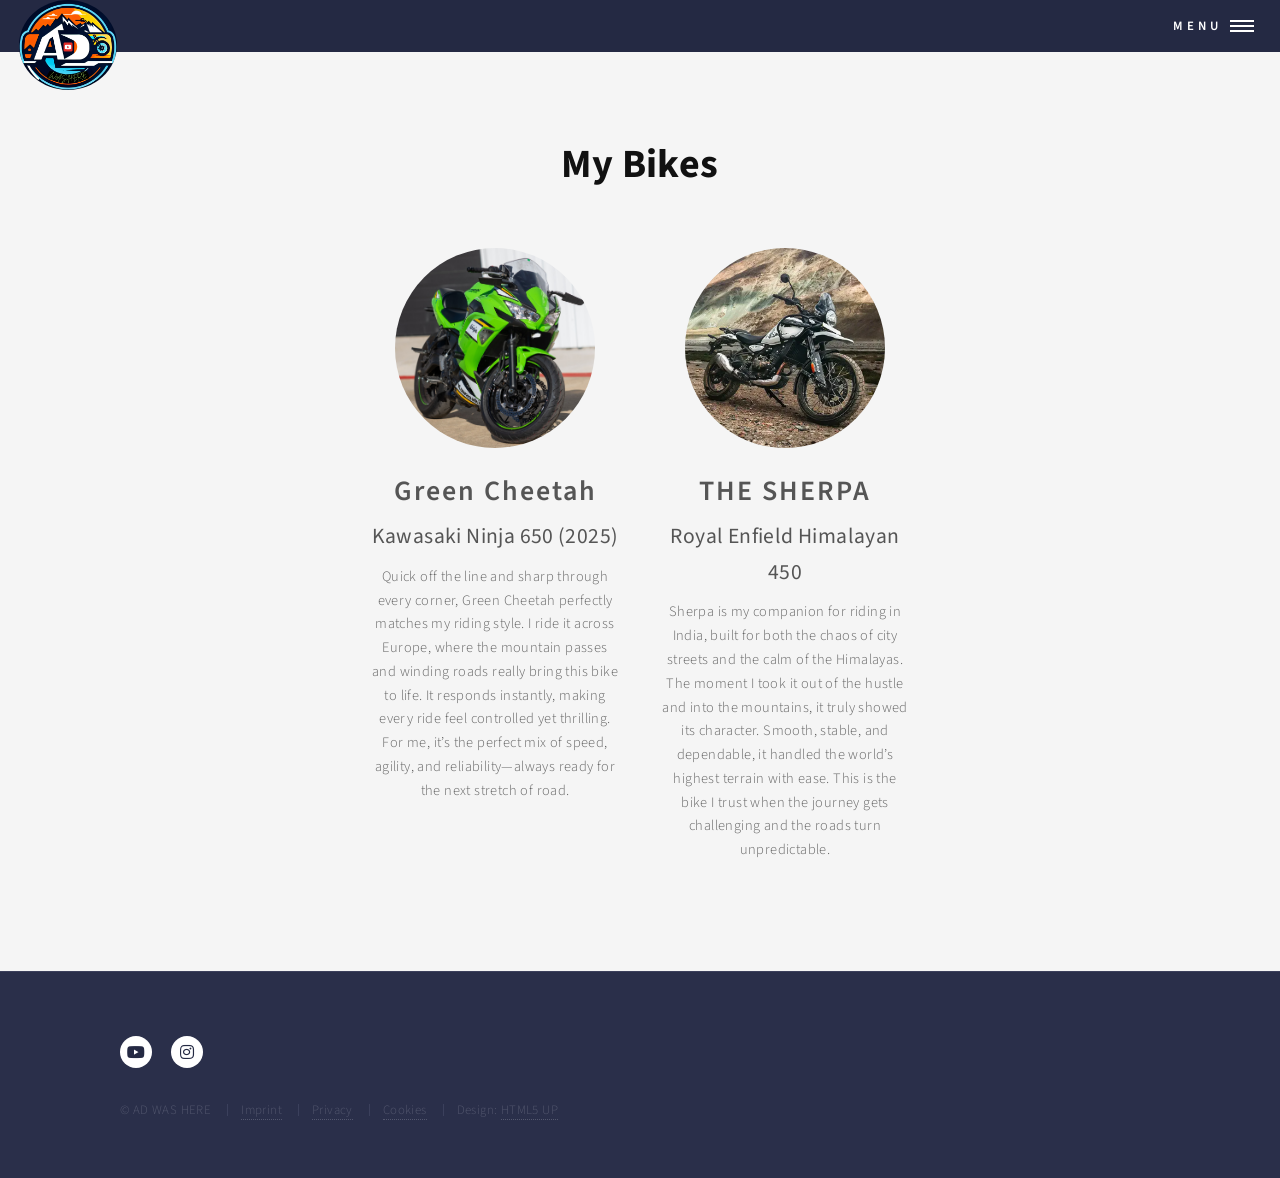
==== commit 14b77f43: "transfered both the css and html scripts of respective main, bike and hallstatt pages" ====
--- a/bike.html
+++ b/bike.html
@@ -7,6 +7,31 @@
   <link rel="stylesheet" href="assets/css/bikes.css">
 </head>
 <body>
+
+<div id="wrapper">
+
+    <!-- Header -->
+    <header id="header" class="alt">
+        <a href="index.html" class="logo">
+        <img src="images/logo.png" alt="AD WAS HERE" /></a>
+        <nav>
+            <a href="#menu">Menu</a>
+        </nav>
+    </header>
+
+    <!-- Menu -->
+    <nav id="menu">
+        <ul class="links">
+            <li><a href="index.html">Home</a></li>
+            <li><a href="maintanance.html">Trips</a></li>
+            <li><a href="maintanance.html">Gears</a></li>
+            <li><a href="maintanance.html">Routes</a></li>
+            <li><a href="bike.html">Bikes</a></li>
+        </ul>
+    </nav>
+
+    <!-- Main -->
+    <div id="main">
 
 <section class="bikes-section">
   <h1>My Bikes</h1>
@@ -46,5 +71,39 @@
   </div>
 </section>
 
+      <!-- Footer -->
+        <footer id="footer">
+            <div class="inner">
+                <ul class="icons">
+                    <li>
+                    <a href="https://www.youtube.com/@ad_washere" target="_blank"
+                        class="icon brands alt fa-youtube">
+                        <span class="label">YouTube</span>
+                    </a>
+                    </li>
+                    <li><a href="https://www.instagram.com/ichbinad/" target="_blank" class="icon brands alt fa-instagram"><span class="label">Instagram</span></a></li>
+                </ul>
+                <ul class="copyright">
+                <li>&copy; AD WAS HERE</li>
+                <li><a href="imprint.html">Imprint</a></li>
+                <li><a href="privacy.html">Privacy</a></li>
+                <li><a href="cookies.html">Cookies</a></li>
+                <li>Design: <a href="https://html5up.net">HTML5 UP</a></li>
+                </ul>
+            </div>
+        </footer>
+        
+    </div>
+</div>
+<!-- Scripts -->
+<script src="assets/js/jquery.min.js"></script>
+<script src="assets/js/jquery.scrolly.min.js"></script>
+<script src="assets/js/jquery.scrollex.min.js"></script>
+<script src="assets/js/browser.min.js"></script>
+<script src="assets/js/breakpoints.min.js"></script>
+<script src="assets/js/util.js"></script>
+<script src="assets/js/main.js"></script>
+
+</script>
 </body>
 </html>
--- a/assets/css/main.css
+++ b/assets/css/main.css
@@ -4010,4 +4010,5 @@
         width: 180px;
         height: 180px;
     }
-}+}
+
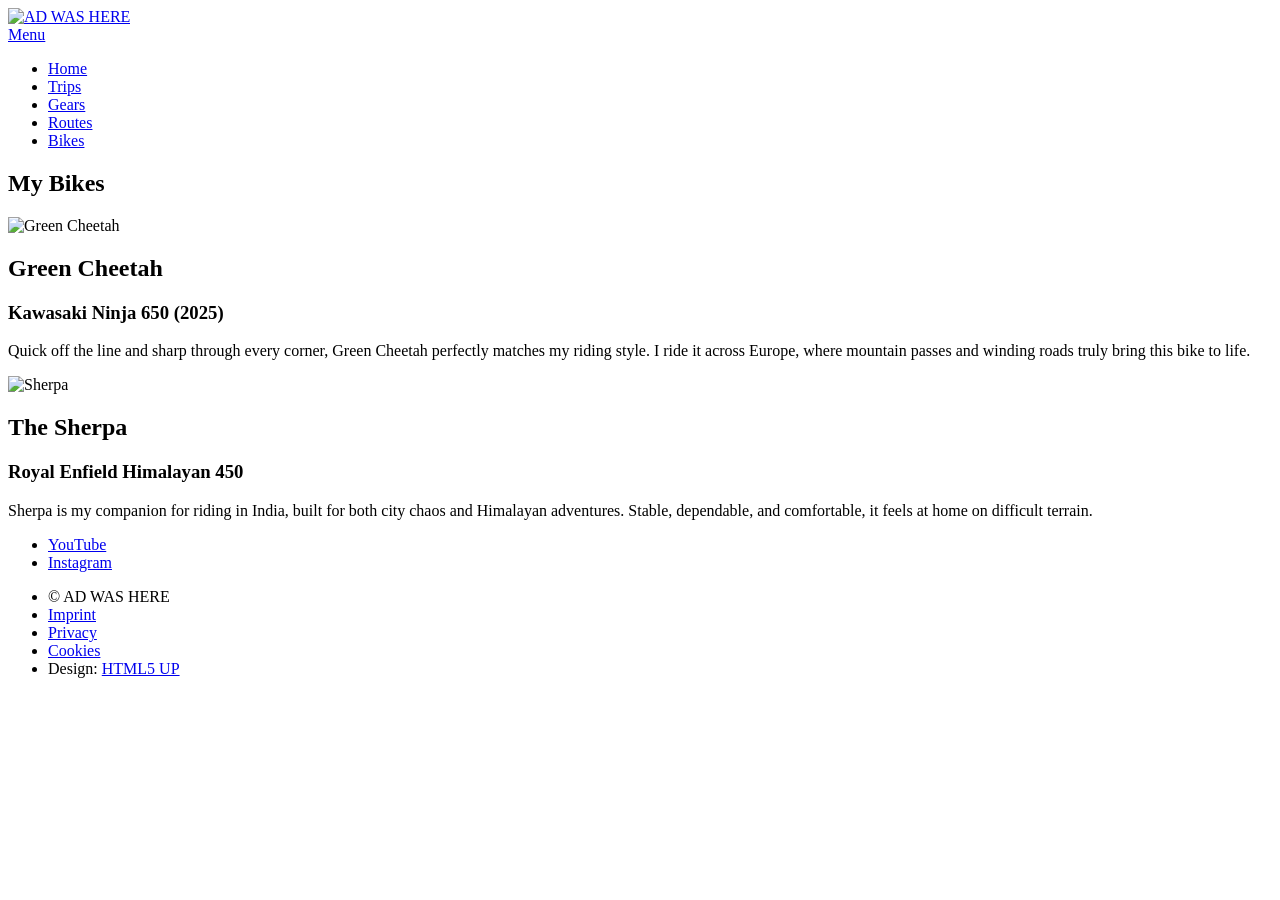
==== commit 304c7f28: "updated the content of trip page and also changed the design of the bike page" ====
--- a/bike.html
+++ b/bike.html
@@ -1,8 +1,10 @@
 <!DOCTYPE html>
 <html>
 <head>
-  <title>My Bikes</title>
+  <base href="/adwashere/">
+  <title>My Bikes | AD WAS HERE</title>
   <meta charset="utf-8">
+  <meta name="viewport" content="width=device-width, initial-scale=1" />
   <link rel="stylesheet" href="assets/css/main.css">
   <link rel="stylesheet" href="assets/css/bikes.css">
 </head>
@@ -11,9 +13,11 @@
 <div id="wrapper">
 
     <!-- Header -->
-    <header id="header" class="alt">
+    <header id="header">
         <a href="index.html" class="logo">
-        <img src="images/logo.png" alt="AD WAS HERE" /></a>
+            <img src="images/logo.png" alt="AD WAS HERE" />
+        </a>
+
         <nav>
             <a href="#menu">Menu</a>
         </nav>
@@ -23,7 +27,7 @@
     <nav id="menu">
         <ul class="links">
             <li><a href="index.html">Home</a></li>
-            <li><a href="maintanance.html">Trips</a></li>
+            <li><a href="trip.html">Trips</a></li>
             <li><a href="maintanance.html">Gears</a></li>
             <li><a href="maintanance.html">Routes</a></li>
             <li><a href="bike.html">Bikes</a></li>
@@ -33,43 +37,45 @@
     <!-- Main -->
     <div id="main">
 
-<section class="bikes-section">
-  <h1>My Bikes</h1>
+      <section>
+        <div class="inner bikes-section">
+            <header class="major">
+                <h1>My Bikes</h1>
+            </header>
+            <div class="bike-grid">
 
-  <div class="bike-grid">
+                <!-- Bike 1 -->
+                <div class="bike-card">
+                    <div class="bike-image">
+                        <img src="images/ninja.jpg" alt="Green Cheetah">
+                    </div>
+                    <h2>Green Cheetah</h2>
+                    <h3>Kawasaki Ninja 650 (2025)</h3>
+                    <p>
+                        Quick off the line and sharp through every corner,
+                        Green Cheetah perfectly matches my riding style.
+                        I ride it across Europe, where mountain passes
+                        and winding roads truly bring this bike to life.
+                    </p>
+                </div>
 
-    <!-- BIKE 1 -->
-    <div class="bike-card">
-      <div class="bike-image">
-        <img src="images/ninja.jpg" alt="Green Cheetah">
-      </div>
-      <h2>Green Cheetah</h2>
-      <h3>Kawasaki Ninja 650 (2025)</h3>
-      <p>
-        Quick off the line and sharp through every corner, Green Cheetah perfectly matches my riding style. 
-        I ride it across Europe, where the mountain passes and winding roads really bring this bike to life. 
-        It responds instantly, making every ride feel controlled yet thrilling. For me, 
-        it’s the perfect mix of speed, agility, and reliability—always ready for the next stretch of road.
-      </p>
-    </div>
-
-    <!-- BIKE 2 -->
-    <div class="bike-card">
-      <div class="bike-image">
-        <img src="images/him.jpg.webp" alt="Sherpa">
-      </div>
-      <h2>THE SHERPA</h2>
-      <h3>Royal Enfield Himalayan 450</h3>
-      <p>
-        Sherpa is my companion for riding in India, built for both the chaos of city streets and the calm of the Himalayas. 
-        The moment I took it out of the hustle and into the mountains, it truly showed its character. 
-        Smooth, stable, and dependable, it handled the world’s highest terrain with ease. 
-        This is the bike I trust when the journey gets challenging and the roads turn unpredictable.
-      </p>
-    </div>
-
-  </div>
-</section>
+                <!-- Bike 2 -->
+                <div class="bike-card">
+                    <div class="bike-image">
+                        <img src="images/him.jpg.webp" alt="Sherpa">
+                    </div>
+                    <h2>The Sherpa</h2>
+                    <h3>Royal Enfield Himalayan 450</h3>
+                    <p>
+                        Sherpa is my companion for riding in India,
+                        built for both city chaos and Himalayan adventures.
+                        Stable, dependable, and comfortable,
+                        it feels at home on difficult terrain.
+                    </p>
+                </div>
+            </div>
+          </div>
+      </section>
 
       <!-- Footer -->
         <footer id="footer">
@@ -104,6 +110,5 @@
 <script src="assets/js/util.js"></script>
 <script src="assets/js/main.js"></script>
 
-</script>
 </body>
 </html>
--- a/assets/css/main.css
+++ b/assets/css/main.css
@@ -3386,7 +3386,7 @@
 		-webkit-align-items: center;
 		-ms-align-items: center;
 		align-items: center;
-		background-image: url("../../images/banner.JPG");
+		/*background-image: url("../../images/banner.JPG");*/
 		display: -moz-flex;
 		display: -webkit-flex;
 		display: -ms-flex;
@@ -3400,10 +3400,10 @@
 		cursor: default;
 		height: 60vh;
 		margin-bottom: -3.25em;
+		top: -3.25em;
 		max-height: 32em;
 		min-height: 22em;
 		position: relative;
-		top: -3.25em;
 	}
 
 	#banner {
--- a/assets/css/bikes.css
+++ b/assets/css/bikes.css
@@ -1,30 +1,48 @@
-.bikes-section {
-    text-align: center;
-    padding: 80px 20px;
-    background: #f5f5f5;
-    color: #111;
+/* =========================
+   BIKES PAGE
+========================= */
+
+#main .inner {
+    max-width: 1200px;
+    margin: 0 auto;
 }
 
-.bike-grid {
-    display: flex;
-    flex-wrap: wrap;
-    justify-content: center;
-    gap: 40px;
-    margin-top: 50px;
+/* Section */
+.bikes-section {
+    padding: 60px 0;
 }
 
-.bike-card {
-    width: 250px;
-    text-align: center;
+/* Grid */
+.bike-grid {
+    display: grid;
+    grid-template-columns: repeat(auto-fit, minmax(340px, 1fr));
+    gap: 30px;
+    margin-top: 40px;
 }
 
+/* Card */
+.bike-card {
+    background: #2e3450;
+    border-radius: 14px;
+    padding: 30px;
+    text-align: center;
+
+    box-shadow: 0 10px 25px rgba(0,0,0,0.25);
+
+    transition: transform 0.3s ease;
+}
+
+.bike-card:hover {
+    transform: translateY(-5px);
+}
+
+/* Image */
 .bike-image {
-    width: 200px;
-    height: 200px;
-    margin: 0 auto 20px;
-    border-radius: 50%;
+    width: 100%;
+    height: 260px;
     overflow: hidden;
-    background: #fff; /* or #f5f5f5 */
+    border-radius: 12px;
+    margin-bottom: 25px;
 }
 
 .bike-image img {
@@ -33,26 +51,34 @@
     object-fit: cover;
 }
 
+/* Titles */
 .bike-card h2 {
-    margin: 10px 0 5px;
-    letter-spacing: 2px;
-    color: #555
+    margin-bottom: 8px;
+    color: #ffffff;
+    letter-spacing: 1px;
 }
 
 .bike-card h3 {
-    margin: 0;
+    margin-bottom: 20px;
+    color: #8ea9ff;
     font-weight: 400;
-    color: #555;
 }
 
+/* Text */
 .bike-card p {
-    font-size: 0.9em;
-    margin-top: 10px;
-    color: #666;
+    line-height: 1.8;
+    margin-bottom: 0;
 }
 
-.bikes-section h1 {
-    color: #111;        /* dark text */
-    font-weight: 700;
-    margin-bottom: 40px;
+/* Mobile */
+@media screen and (max-width: 768px) {
+
+    .bike-grid {
+        grid-template-columns: 1fr;
+    }
+
+    .bike-image {
+        height: 220px;
+    }
+
 }
